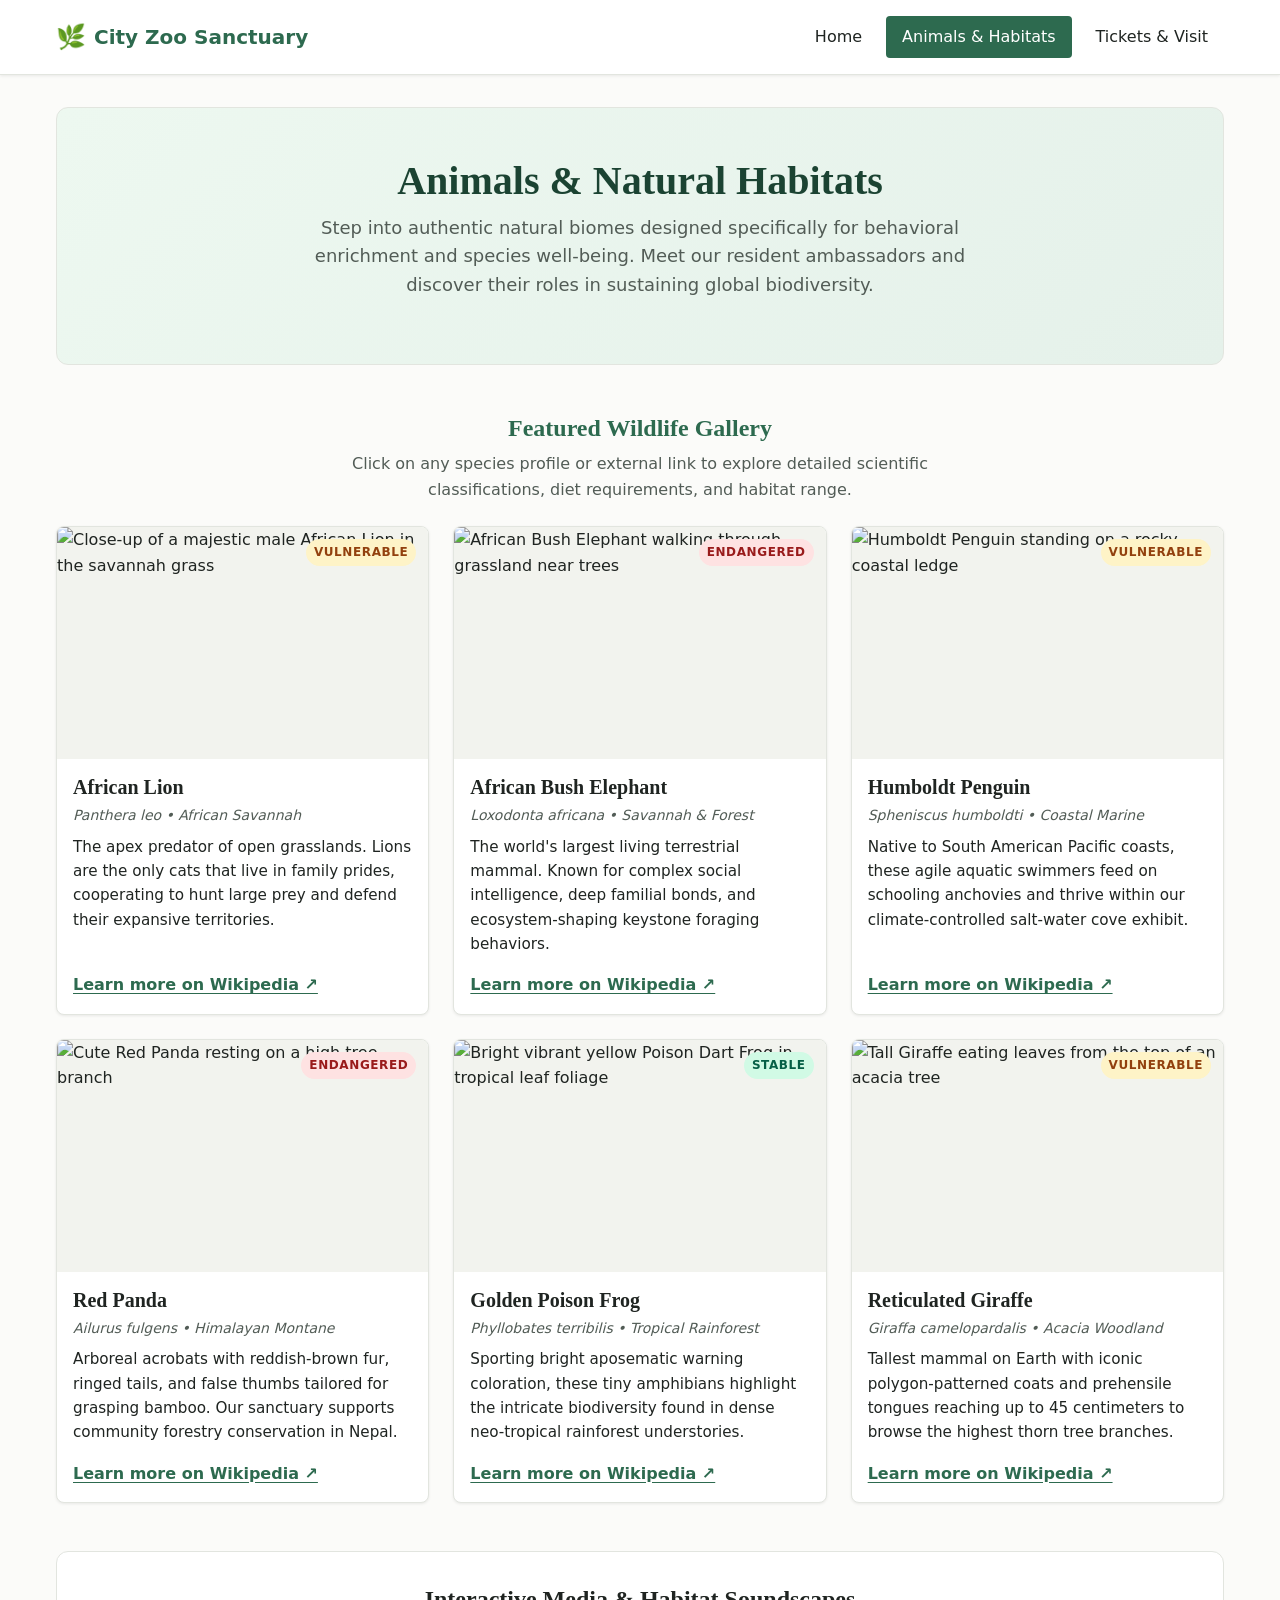
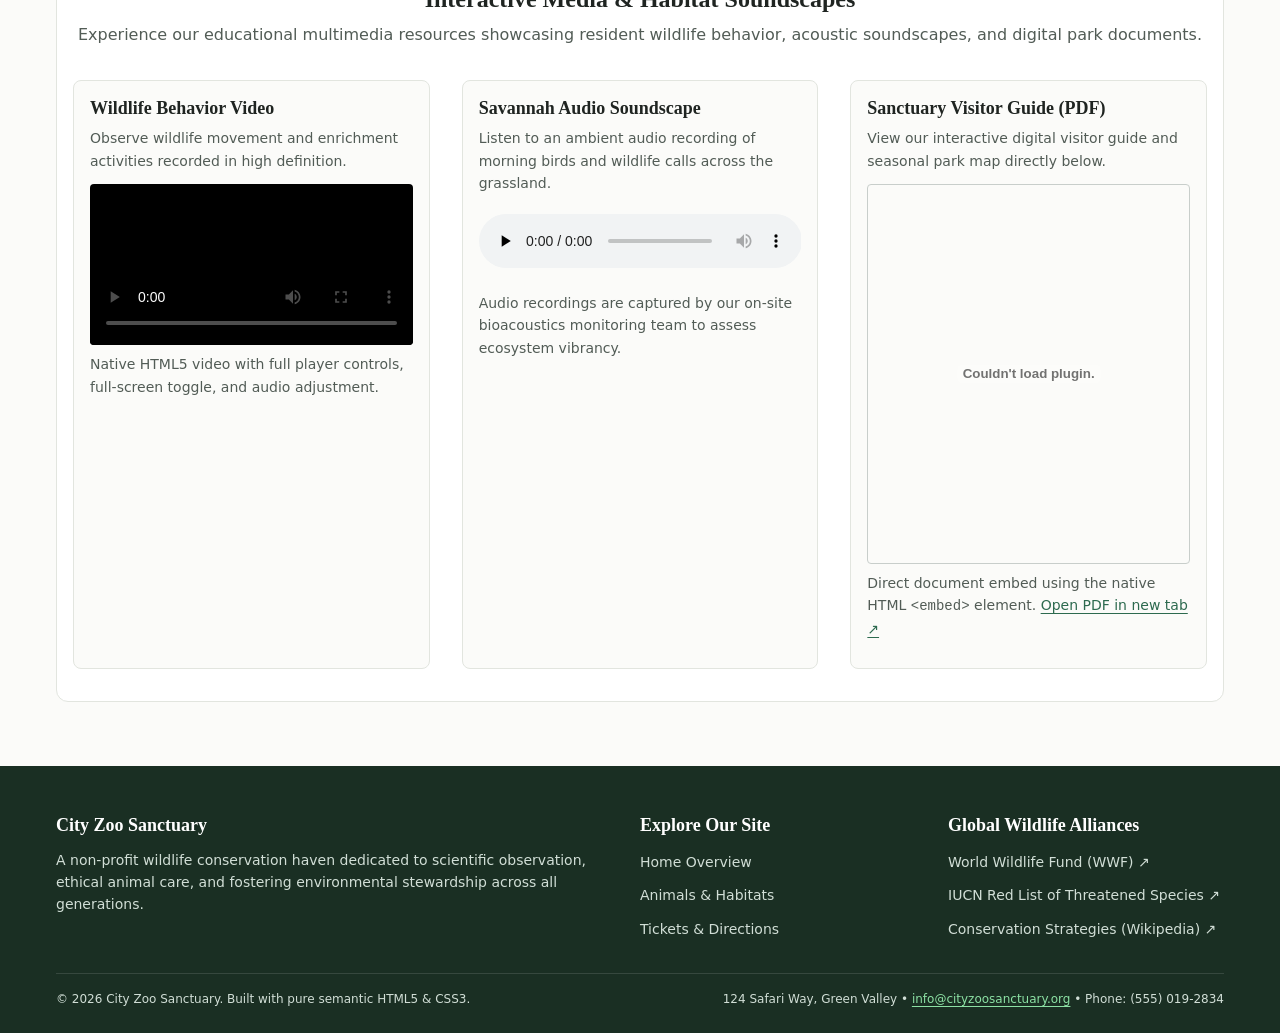
==== Project1/animals.html @ 41828d02 "feat: create initial website structure with index, tickets, animals pages, and stylesheet" ====
<!DOCTYPE html>
<html lang="en">
<head>
  <meta charset="UTF-8">
  <meta name="viewport" content="width=device-width, initial-scale=1.0">
  <meta http-equiv="X-UA-Compatible" content="IE=edge">
  
  <title>City Zoo Sanctuary | Animals, Habitats &amp; Multimedia</title>
  <meta name="description" content="Discover our diverse animal species and bio-zones. Watch native documentary clips, listen to animal sounds, and download the sanctuary habitat guide.">
  
  <!-- Baseline Design Tokens & Core Stylesheet -->
  <link rel="stylesheet" href="css/style.css">
</head>
<body>

  <!-- Site Header Landmark with Flexbox Navigation -->
  <header class="site-header">
    <div class="container navbar-container">
      <a href="index.html" class="brand-link" aria-label="City Zoo Sanctuary Home">
        <span class="brand-logo-icon" aria-hidden="true">🌿</span>
        <span>City Zoo Sanctuary</span>
      </a>

      <!-- Primary Site Navigation (Internal Links) -->
      <nav class="site-nav" aria-label="Main Website Navigation">
        <ul class="nav-menu">
          <li class="nav-item"><a href="index.html" class="nav-link">Home</a></li>
          <li class="nav-item"><a href="animals.html" class="nav-link active" aria-current="page">Animals &amp; Habitats</a></li>
          <li class="nav-item"><a href="tickets.html" class="nav-link">Tickets &amp; Visit</a></li>
        </ul>
      </nav>
    </div>
  </header>

  <!-- Main Landmark -->
  <main class="site-main">
    <div class="container">
      
      <!-- Hero Intro Header -->
      <section class="page-hero" aria-labelledby="animals-page-title">
        <h1 id="animals-page-title">Animals &amp; Natural Habitats</h1>
        <p>
          Step into authentic natural biomes designed specifically for behavioral enrichment and species well-being.
          Meet our resident ambassadors and discover their roles in sustaining global biodiversity.
        </p>
      </section>

      <!-- Section: Animal Cards Grid Gallery -->
      <section aria-labelledby="gallery-title">
        <h2 id="gallery-title" style="text-align: center; color: var(--color-primary);">Featured Wildlife Gallery</h2>
        <p style="text-align: center; color: var(--color-text-muted); max-width: 650px; margin: 0.5rem auto 1.5rem auto;">
          Click on any species profile or external link to explore detailed scientific classifications, diet requirements, and habitat range.
        </p>

        <!-- CSS Grid Container for Animal Cards -->
        <div class="gallery-grid">
          
          <!-- Card 1: African Lion -->
          <article class="animal-card">
            <div class="animal-img-wrapper">
              <img 
                src="https://images.unsplash.com/photo-1546182990-dffeafbe841d?auto=format&fit=crop&w=600&q=80" 
                alt="Close-up of a majestic male African Lion in the savannah grass"
                loading="lazy"
              >
              <span class="species-status-tag status-vulnerable">Vulnerable</span>
            </div>
            <div class="animal-card-body">
              <h3>African Lion</h3>
              <p class="scientific-name">Panthera leo &bull; African Savannah</p>
              <p class="animal-desc">
                The apex predator of open grasslands. Lions are the only cats that live in family prides,
                cooperating to hunt large prey and defend their expansive territories.
              </p>
              <a 
                href="https://en.wikipedia.org/wiki/Lion" 
                target="_blank" 
                rel="noopener noreferrer" 
                class="learn-more-link"
              >
                Learn more on Wikipedia &nearr;
              </a>
            </div>
          </article>

          <!-- Card 2: African Bush Elephant -->
          <article class="animal-card">
            <div class="animal-img-wrapper">
              <img 
                src="https://images.unsplash.com/photo-1557050543-4d5f4e07ef46?auto=format&fit=crop&w=600&q=80" 
                alt="African Bush Elephant walking through grassland near trees"
                loading="lazy"
              >
              <span class="species-status-tag status-endangered">Endangered</span>
            </div>
            <div class="animal-card-body">
              <h3>African Bush Elephant</h3>
              <p class="scientific-name">Loxodonta africana &bull; Savannah &amp; Forest</p>
              <p class="animal-desc">
                The world's largest living terrestrial mammal. Known for complex social intelligence, deep familial
                bonds, and ecosystem-shaping keystone foraging behaviors.
              </p>
              <a 
                href="https://en.wikipedia.org/wiki/African_bush_elephant" 
                target="_blank" 
                rel="noopener noreferrer" 
                class="learn-more-link"
              >
                Learn more on Wikipedia &nearr;
              </a>
            </div>
          </article>

          <!-- Card 3: Humboldt Penguin -->
          <article class="animal-card">
            <div class="animal-img-wrapper">
              <img 
                src="https://images.unsplash.com/photo-1598439210625-5067c578f3f6?auto=format&fit=crop&w=600&q=80" 
                alt="Humboldt Penguin standing on a rocky coastal ledge"
                loading="lazy"
              >
              <span class="species-status-tag status-vulnerable">Vulnerable</span>
            </div>
            <div class="animal-card-body">
              <h3>Humboldt Penguin</h3>
              <p class="scientific-name">Spheniscus humboldti &bull; Coastal Marine</p>
              <p class="animal-desc">
                Native to South American Pacific coasts, these agile aquatic swimmers feed on schooling anchovies
                and thrive within our climate-controlled salt-water cove exhibit.
              </p>
              <a 
                href="https://en.wikipedia.org/wiki/Humboldt_penguin" 
                target="_blank" 
                rel="noopener noreferrer" 
                class="learn-more-link"
              >
                Learn more on Wikipedia &nearr;
              </a>
            </div>
          </article>

          <!-- Card 4: Red Panda -->
          <article class="animal-card">
            <div class="animal-img-wrapper">
              <img 
                src="https://images.unsplash.com/photo-1542838132-92c53300491e?auto=format&fit=crop&w=600&q=80" 
                alt="Cute Red Panda resting on a high tree branch"
                loading="lazy"
              >
              <span class="species-status-tag status-endangered">Endangered</span>
            </div>
            <div class="animal-card-body">
              <h3>Red Panda</h3>
              <p class="scientific-name">Ailurus fulgens &bull; Himalayan Montane</p>
              <p class="animal-desc">
                Arboreal acrobats with reddish-brown fur, ringed tails, and false thumbs tailored for grasping bamboo.
                Our sanctuary supports community forestry conservation in Nepal.
              </p>
              <a 
                href="https://en.wikipedia.org/wiki/Red_panda" 
                target="_blank" 
                rel="noopener noreferrer" 
                class="learn-more-link"
              >
                Learn more on Wikipedia &nearr;
              </a>
            </div>
          </article>

          <!-- Card 5: Poison Dart Frog -->
          <article class="animal-card">
            <div class="animal-img-wrapper">
              <img 
                src="https://images.unsplash.com/photo-1550974950-8b1b369c7333?auto=format&fit=crop&w=600&q=80" 
                alt="Bright vibrant yellow Poison Dart Frog in tropical leaf foliage"
                loading="lazy"
              >
              <span class="species-status-tag status-least-concern">Stable</span>
            </div>
            <div class="animal-card-body">
              <h3>Golden Poison Frog</h3>
              <p class="scientific-name">Phyllobates terribilis &bull; Tropical Rainforest</p>
              <p class="animal-desc">
                Sporting bright aposematic warning coloration, these tiny amphibians highlight the intricate
                biodiversity found in dense neo-tropical rainforest understories.
              </p>
              <a 
                href="https://en.wikipedia.org/wiki/Golden_poison_frog" 
                target="_blank" 
                rel="noopener noreferrer" 
                class="learn-more-link"
              >
                Learn more on Wikipedia &nearr;
              </a>
            </div>
          </article>

          <!-- Card 6: Giraffe -->
          <article class="animal-card">
            <div class="animal-img-wrapper">
              <img 
                src="https://images.unsplash.com/photo-1547721064-da6cfb341d50?auto=format&fit=crop&w=600&q=80" 
                alt="Tall Giraffe eating leaves from the top of an acacia tree"
                loading="lazy"
              >
              <span class="species-status-tag status-vulnerable">Vulnerable</span>
            </div>
            <div class="animal-card-body">
              <h3>Reticulated Giraffe</h3>
              <p class="scientific-name">Giraffa camelopardalis &bull; Acacia Woodland</p>
              <p class="animal-desc">
                Tallest mammal on Earth with iconic polygon-patterned coats and prehensile tongues reaching
                up to 45 centimeters to browse the highest thorn tree branches.
              </p>
              <a 
                href="https://en.wikipedia.org/wiki/Reticulated_giraffe" 
                target="_blank" 
                rel="noopener noreferrer" 
                class="learn-more-link"
              >
                Learn more on Wikipedia &nearr;
              </a>
            </div>
          </article>

        </div>
      </section>

      <!-- Media Section: Video, Audio and PDF Embed -->
      <section class="media-section" aria-labelledby="multimedia-title">
        <h2 id="multimedia-title">Interactive Media &amp; Habitat Soundscapes</h2>
        <p class="media-subtitle">
          Experience our educational multimedia resources showcasing resident wildlife behavior, acoustic soundscapes, and digital park documents.
        </p>

        <div class="media-grid">
          
          <!-- Item 1: Native HTML5 Video -->
          <div class="media-item">
            <h3>Wildlife Behavior Video</h3>
            <p>Observe wildlife movement and enrichment activities recorded in high definition.</p>
            <div class="video-container">
              <video 
                controls 
                preload="metadata"
                poster="https://images.unsplash.com/photo-1546182990-dffeafbe841d?auto=format&fit=crop&w=600&q=80"
                aria-label="Educational wildlife video demonstration"
              >
                <!-- Public educational open-source wildlife sample video -->
                <source src="https://commondatastorage.googleapis.com/gtv-videos-bucket/sample/BigBuckBunny.mp4" type="video/mp4">
                <p class="fallback-text">
                  Your browser does not support the video tag.
                  You can <a href="https://commondatastorage.googleapis.com/gtv-videos-bucket/sample/BigBuckBunny.mp4" download>download the clip</a> directly.
                </p>
              </video>
            </div>
            <p class="fallback-text" style="margin-top: 0.5rem;">
              Native HTML5 video with full player controls, full-screen toggle, and audio adjustment.
            </p>
          </div>

          <!-- Item 2: Native HTML5 Audio -->
          <div class="media-item">
            <h3>Savannah Audio Soundscape</h3>
            <p>Listen to an ambient audio recording of morning birds and wildlife calls across the grassland.</p>
            <div class="audio-container">
              <audio controls preload="none" aria-label="Savannah wildlife acoustic recording">
                <!-- Public domain nature audio stream -->
                <source src="https://www.w3schools.com/html/horse.mp3" type="audio/mpeg">
                <p class="fallback-text">
                  Your browser does not support the audio element.
                </p>
              </audio>
            </div>
            <p class="fallback-text" style="margin-top: 1rem;">
              Audio recordings are captured by our on-site bioacoustics monitoring team to assess ecosystem vibrancy.
            </p>
          </div>

          <!-- Item 3: HTML5 <embed> Document -->
          <div class="media-item">
            <h3>Sanctuary Visitor Guide (PDF)</h3>
            <p>View our interactive digital visitor guide and seasonal park map directly below.</p>
            <div class="embed-pdf-container">
              <!-- Valid PDF embed with fallbacks -->
              <embed 
                src="https://www.w3.org/WAI/ER/tests/xhtml/testfiles/resources/pdf/dummy.pdf" 
                type="application/pdf"
                title="Zoo Sanctuary Visitor Guide and Botanical Map (PDF)"
              >
            </div>
            <p class="fallback-text">
              Direct document embed using the native HTML <code>&lt;embed&gt;</code> element.
              <a href="https://www.w3.org/WAI/ER/tests/xhtml/testfiles/resources/pdf/dummy.pdf" target="_blank" rel="noopener noreferrer">
                Open PDF in new tab &nearr;
              </a>
            </p>
          </div>

        </div>
      </section>

    </div>
  </main>

  <!-- Footer Landmark with External Authoritative Links -->
  <footer class="site-footer">
    <div class="container footer-container">
      <div class="footer-grid">
        
        <div class="footer-col">
          <h4>City Zoo Sanctuary</h4>
          <p>
            A non-profit wildlife conservation haven dedicated to scientific observation, ethical animal care,
            and fostering environmental stewardship across all generations.
          </p>
        </div>

        <div class="footer-col">
          <h4>Explore Our Site</h4>
          <ul class="footer-links-list">
            <li><a href="index.html">Home Overview</a></li>
            <li><a href="animals.html">Animals &amp; Habitats</a></li>
            <li><a href="tickets.html">Tickets &amp; Directions</a></li>
          </ul>
        </div>

        <div class="footer-col">
          <h4>Global Wildlife Alliances</h4>
          <ul class="footer-links-list">
            <li>
              <a href="https://www.worldwildlife.org" target="_blank" rel="noopener noreferrer">
                World Wildlife Fund (WWF) &nearr;
              </a>
            </li>
            <li>
              <a href="https://www.iucnredlist.org" target="_blank" rel="noopener noreferrer">
                IUCN Red List of Threatened Species &nearr;
              </a>
            </li>
            <li>
              <a href="https://en.wikipedia.org/wiki/Wildlife_conservation" target="_blank" rel="noopener noreferrer">
                Conservation Strategies (Wikipedia) &nearr;
              </a>
            </li>
          </ul>
        </div>

      </div>

      <div class="footer-bottom">
        <p>&copy; 2026 City Zoo Sanctuary. Built with pure semantic HTML5 &amp; CSS3.</p>
        <address>
          124 Safari Way, Green Valley &bull;
          <a href="mailto:info@cityzoosanctuary.org">info@cityzoosanctuary.org</a> &bull;
          Phone: (555) 019-2834
        </address>
      </div>
    </div>
  </footer>

</body>
</html>
---- Project1/css/style.css ----
@import url('variables.css');

/* ==========================================================================
   CSS Reset & Base Global Settings
   ========================================================================== */
*, *::before, *::after {
  box-sizing: border-box;
  margin: 0;
  padding: 0;
}

html {
  font-size: 16px;
  scroll-behavior: smooth;
}

body {
  font-family: var(--font-family-base, system-ui, -apple-system, sans-serif);
  font-size: var(--font-size-md, 1rem);
  line-height: var(--line-height-base, 1.6);
  color: var(--color-text-main, #1f2421);
  background-color: var(--color-bg-main, #fbfbf9);
  display: flex;
  flex-direction: column;
  min-height: 100vh;
  overflow-x: hidden;
}

img, video, iframe, embed {
  max-width: 100%;
  display: block;
}

a {
  color: var(--color-primary, #2d6a4f);
  text-decoration: underline;
  text-underline-offset: 3px;
  transition: color var(--transition-fast, 0.15s ease-in-out);
}

a:hover, a:focus-visible {
  color: var(--color-primary-hover, #1b4332);
}

h1, h2, h3, h4 {
  font-family: var(--font-family-heading, Georgia, serif);
  line-height: var(--line-height-tight, 1.25);
  color: var(--color-text-main, #1f2421);
}

/* ==========================================================================
   Global Layout Containers
   ========================================================================== */
.container {
  width: 100%;
  max-width: var(--container-max-width, 1200px);
  margin-left: auto;
  margin-right: auto;
  padding-left: var(--space-md, 1rem);
  padding-right: var(--space-md, 1rem);
}

.site-main {
  flex: 1 0 auto;
  padding-top: var(--space-xl, 2rem);
  padding-bottom: var(--space-3xl, 4rem);
}

/* ==========================================================================
   Header & Navigation (Flexbox)
   ========================================================================== */
.site-header {
  background-color: var(--color-bg-surface, #ffffff);
  border-bottom: 1px solid var(--color-border-subtle, #e2e5df);
  box-shadow: var(--shadow-sm, 0 1px 3px rgba(0, 0, 0, 0.05));
  position: sticky;
  top: 0;
  z-index: 100;
}

.navbar-container {
  display: flex;
  flex-direction: column;
  align-items: center;
  padding-top: var(--space-sm, 0.75rem);
  padding-bottom: var(--space-sm, 0.75rem);
  gap: var(--space-sm, 0.75rem);
}

.brand-link {
  display: flex;
  align-items: center;
  gap: var(--space-xs, 0.5rem);
  text-decoration: none;
  font-size: var(--font-size-xl, 1.25rem);
  font-weight: var(--font-weight-bold, 700);
  color: var(--color-primary, #2d6a4f);
}

.brand-logo-icon {
  font-size: 1.5rem;
  line-height: 1;
}

.nav-menu {
  list-style: none;
  display: flex;
  flex-direction: column;
  align-items: center;
  width: 100%;
  gap: var(--space-xs, 0.5rem);
}

.nav-item {
  width: 100%;
  text-align: center;
}

.nav-link {
  display: block;
  text-decoration: none;
  padding: 0.5rem 1rem;
  font-weight: var(--font-weight-medium, 500);
  color: var(--color-text-main, #1f2421);
  border-radius: var(--radius-sm, 4px);
  transition: all var(--transition-fast, 0.15s ease-in-out);
}

.nav-link:hover, .nav-link:focus-visible {
  background-color: var(--color-primary-light, #d8f3dc);
  color: var(--color-primary-hover, #1b4332);
}

.nav-link.active {
  background-color: var(--color-primary, #2d6a4f);
  color: var(--color-text-inverse, #ffffff);
}

/* ==========================================================================
   Page Hero & Section Headers
   ========================================================================== */
.page-hero {
  background: linear-gradient(135deg, var(--color-primary-surface, #edf8f0), #e5f1ea);
  border: 1px solid var(--color-border-subtle, #e2e5df);
  border-radius: var(--radius-lg, 12px);
  padding: var(--space-xl, 2rem) var(--space-md, 1rem);
  margin-bottom: var(--space-2xl, 3rem);
  text-align: center;
}

.page-hero h1 {
  font-size: var(--font-size-3xl, 2rem);
  margin-bottom: var(--space-xs, 0.5rem);
  color: var(--color-primary-hover, #1b4332);
}

.page-hero p {
  font-size: var(--font-size-lg, 1.125rem);
  color: var(--color-text-muted, #525c56);
  max-width: 720px;
  margin-left: auto;
  margin-right: auto;
  margin-bottom: var(--space-md, 1rem);
}

.hero-actions {
  display: flex;
  justify-content: center;
  gap: var(--space-md, 1rem);
  flex-wrap: wrap;
}

.btn {
  display: inline-block;
  padding: 0.75rem 1.5rem;
  font-size: var(--font-size-md, 1rem);
  font-weight: var(--font-weight-semibold, 600);
  text-decoration: none;
  border-radius: var(--radius-pill, 9999px);
  border: 2px solid transparent;
  cursor: pointer;
  transition: all var(--transition-base, 0.25s ease-in-out);
}

.btn-primary {
  background-color: var(--color-primary, #2d6a4f);
  color: var(--color-text-inverse, #ffffff);
}

.btn-primary:hover, .btn-primary:focus-visible {
  background-color: var(--color-primary-hover, #1b4332);
  color: var(--color-text-inverse, #ffffff);
  box-shadow: var(--shadow-md, 0 4px 12px rgba(0, 0, 0, 0.12));
}

.btn-secondary {
  background-color: transparent;
  border-color: var(--color-primary, #2d6a4f);
  color: var(--color-primary, #2d6a4f);
}

.btn-secondary:hover, .btn-secondary:focus-visible {
  background-color: var(--color-primary-light, #d8f3dc);
}

/* ==========================================================================
   Home Page Layout (CSS Grid / Responsive Split)
   ========================================================================== */
.home-layout-grid {
  display: grid;
  grid-template-columns: 1fr;
  gap: var(--space-xl, 2rem);
}

.home-main-column {
  display: flex;
  flex-direction: column;
  gap: var(--space-xl, 2rem);
}

.content-card {
  background-color: var(--color-bg-surface, #ffffff);
  border: 1px solid var(--color-border-subtle, #e2e5df);
  border-radius: var(--radius-md, 8px);
  padding: var(--space-lg, 1.5rem);
  box-shadow: var(--shadow-sm, 0 1px 3px rgba(0, 0, 0, 0.05));
}

.content-card h2, .content-card h3 {
  margin-bottom: var(--space-sm, 0.75rem);
  color: var(--color-primary, #2d6a4f);
}

/* Animal of the Month Article */
.featured-article {
  background-color: var(--color-bg-surface, #ffffff);
  border-left: 5px solid var(--color-earth-accent, #b07d62);
}

.featured-article-content {
  display: flex;
  flex-direction: column;
  gap: var(--space-md, 1rem);
}

.featured-img-wrap img {
  width: 100%;
  height: 240px;
  object-fit: cover;
  border-radius: var(--radius-sm, 4px);
}

/* Sidebar Aside */
.sidebar-aside {
  display: flex;
  flex-direction: column;
  gap: var(--space-lg, 1.5rem);
}

.sidebar-box {
  background-color: var(--color-bg-surface, #ffffff);
  border: 1px solid var(--color-border-subtle, #e2e5df);
  border-radius: var(--radius-md, 8px);
  padding: var(--space-lg, 1.5rem);
  box-shadow: var(--shadow-sm, 0 1px 3px rgba(0, 0, 0, 0.05));
}

.sidebar-box h3 {
  border-bottom: 2px solid var(--color-primary-light, #d8f3dc);
  padding-bottom: var(--space-xs, 0.5rem);
  margin-bottom: var(--space-sm, 0.75rem);
}

/* Quick Facts & Operating Hours Lists */
.facts-list, .hours-list, .instruction-steps {
  padding-left: var(--space-lg, 1.5rem);
  margin-top: var(--space-xs, 0.5rem);
}

.facts-list li, .hours-list li, .instruction-steps li {
  margin-bottom: var(--space-xs, 0.5rem);
}

.hours-highlight {
  font-weight: var(--font-weight-bold, 700);
  color: var(--color-primary, #2d6a4f);
}

/* ==========================================================================
   Animals Gallery (CSS Grid)
   ========================================================================== */
.gallery-grid {
  display: grid;
  grid-template-columns: repeat(auto-fit, minmax(280px, 1fr));
  gap: var(--space-lg, 1.5rem);
  margin-top: var(--space-lg, 1.5rem);
  margin-bottom: var(--space-2xl, 3rem);
}

.animal-card {
  display: flex;
  flex-direction: column;
  background-color: var(--color-bg-surface, #ffffff);
  border: 1px solid var(--color-border-subtle, #e2e5df);
  border-radius: var(--radius-md, 8px);
  overflow: hidden;
  box-shadow: var(--shadow-sm, 0 1px 3px rgba(0, 0, 0, 0.06));
  transition: transform var(--transition-base, 0.25s ease-in-out), box-shadow var(--transition-base, 0.25s ease-in-out);
}

.animal-card:hover {
  transform: translateY(-4px);
  box-shadow: var(--shadow-md, 0 4px 12px rgba(0, 0, 0, 0.12));
}

.animal-img-wrapper {
  position: relative;
  width: 100%;
  aspect-ratio: 16 / 10;
  overflow: hidden;
  background-color: var(--color-bg-muted, #f2f3ee);
}

.animal-img-wrapper img {
  width: 100%;
  height: 100%;
  object-fit: cover;
  transition: transform 0.3s ease;
}

.animal-card:hover .animal-img-wrapper img {
  transform: scale(1.03);
}

.species-status-tag {
  position: absolute;
  top: 0.75rem;
  right: 0.75rem;
  font-size: var(--font-size-xs, 0.75rem);
  font-weight: var(--font-weight-bold, 700);
  padding: 0.25rem 0.5rem;
  border-radius: var(--radius-pill, 9999px);
  text-transform: uppercase;
  letter-spacing: 0.05em;
}

.status-vulnerable {
  background-color: #fef3c7;
  color: #92400e;
}

.status-endangered {
  background-color: #fee2e2;
  color: #991b1b;
}

.status-least-concern {
  background-color: #d1fae5;
  color: #065f46;
}

.animal-card-body {
  padding: var(--space-md, 1rem);
  display: flex;
  flex-direction: column;
  flex-grow: 1;
}

.animal-card-body h3 {
  font-size: var(--font-size-xl, 1.25rem);
  margin-bottom: var(--space-2xs, 0.25rem);
}

.scientific-name {
  font-style: italic;
  font-size: var(--font-size-sm, 0.875rem);
  color: var(--color-text-muted, #525c56);
  margin-bottom: var(--space-xs, 0.5rem);
}

.animal-desc {
  font-size: 0.95rem;
  margin-bottom: var(--space-md, 1rem);
  flex-grow: 1;
}

.learn-more-link {
  font-weight: var(--font-weight-semibold, 600);
  display: inline-flex;
  align-items: center;
  gap: 0.25rem;
}

/* ==========================================================================
   Media Section (Video, Audio & PDF Embed)
   ========================================================================== */
.media-section {
  background-color: var(--color-bg-surface, #ffffff);
  border: 1px solid var(--color-border-subtle, #e2e5df);
  border-radius: var(--radius-lg, 12px);
  padding: var(--space-xl, 2rem) var(--space-md, 1rem);
  margin-top: var(--space-2xl, 3rem);
}

.media-section h2 {
  text-align: center;
  margin-bottom: var(--space-xs, 0.5rem);
}

.media-subtitle {
  text-align: center;
  color: var(--color-text-muted, #525c56);
  margin-bottom: var(--space-xl, 2rem);
}

.media-grid {
  display: grid;
  grid-template-columns: 1fr;
  gap: var(--space-xl, 2rem);
}

.media-item {
  background-color: var(--color-bg-main, #fbfbf9);
  border: 1px solid var(--color-border-subtle, #e2e5df);
  border-radius: var(--radius-md, 8px);
  padding: var(--space-md, 1rem);
}

.media-item h3 {
  margin-bottom: var(--space-xs, 0.5rem);
  font-size: var(--font-size-lg, 1.125rem);
}

.media-item p {
  font-size: var(--font-size-sm, 0.875rem);
  color: var(--color-text-muted, #525c56);
  margin-bottom: var(--space-sm, 0.75rem);
}

.video-container {
  width: 100%;
  border-radius: var(--radius-sm, 4px);
  overflow: hidden;
  background-color: #000000;
}

.video-container video {
  width: 100%;
  display: block;
}

.audio-container audio {
  width: 100%;
  margin-top: var(--space-xs, 0.5rem);
}

.embed-pdf-container {
  width: 100%;
  height: 380px;
  border-radius: var(--radius-sm, 4px);
  overflow: hidden;
  border: 1px solid var(--color-border-medium, #c8cecb);
}

.embed-pdf-container embed {
  width: 100%;
  height: 100%;
}

.fallback-text {
  font-size: var(--font-size-xs, 0.75rem);
  margin-top: var(--space-xs, 0.5rem);
  color: var(--color-text-muted, #525c56);
}

/* ==========================================================================
   Tickets & Booking Layout: Table, Form & Map
   ========================================================================== */
.tickets-layout-grid {
  display: grid;
  grid-template-columns: 1fr;
  gap: var(--space-2xl, 3rem);
}

/* Pricing Table */
.table-responsive-wrapper {
  width: 100%;
  overflow-x: auto;
  -webkit-overflow-scrolling: touch;
  margin-top: var(--space-md, 1rem);
  border: 1px solid var(--color-border-subtle, #e2e5df);
  border-radius: var(--radius-md, 8px);
}

.pricing-table {
  width: 100%;
  border-collapse: collapse;
  text-align: left;
  background-color: var(--color-bg-surface, #ffffff);
}

.pricing-table thead {
  background-color: var(--color-primary-surface, #edf8f0);
}

.pricing-table th, .pricing-table td {
  padding: 0.875rem 1rem;
  border-bottom: 1px solid var(--color-border-subtle, #e2e5df);
  font-size: 0.95rem;
}

.pricing-table th {
  color: var(--color-primary-hover, #1b4332);
  font-weight: var(--font-weight-semibold, 600);
}

.pricing-table tbody tr:hover {
  background-color: var(--color-bg-muted, #f2f3ee);
}

.pricing-table tfoot {
  font-size: var(--font-size-xs, 0.75rem);
  color: var(--color-text-muted, #525c56);
  background-color: var(--color-bg-main, #fbfbf9);
}

.pricing-table tfoot td {
  padding: 0.75rem 1rem;
}

.price-tag {
  font-weight: var(--font-weight-bold, 700);
  color: var(--color-primary, #2d6a4f);
}

/* Reservation Form (Flexbox Controls) */
.booking-form-card {
  background-color: var(--color-bg-surface, #ffffff);
  border: 1px solid var(--color-border-subtle, #e2e5df);
  border-radius: var(--radius-lg, 12px);
  padding: var(--space-xl, 2rem) var(--space-md, 1rem);
  box-shadow: var(--shadow-sm, 0 1px 3px rgba(0, 0, 0, 0.05));
}

.booking-form-card h2 {
  margin-bottom: var(--space-xs, 0.5rem);
  color: var(--color-primary, #2d6a4f);
}

.booking-form-card p {
  color: var(--color-text-muted, #525c56);
  margin-bottom: var(--space-lg, 1.5rem);
}

.booking-form {
  display: flex;
  flex-direction: column;
  gap: var(--space-md, 1rem);
}

.form-group {
  display: flex;
  flex-direction: column;
  gap: var(--space-2xs, 0.25rem);
}

.form-row-2col {
  display: flex;
  flex-direction: column;
  gap: var(--space-md, 1rem);
}

.form-label {
  font-size: var(--font-size-sm, 0.875rem);
  font-weight: var(--font-weight-medium, 500);
  color: var(--color-text-main, #1f2421);
}

.required-asterisk {
  color: #c53030;
}

.form-input, .form-select, .form-textarea {
  width: 100%;
  padding: 0.75rem 0.875rem;
  font-family: inherit;
  font-size: var(--font-size-md, 1rem);
  border: 1px solid var(--color-border-medium, #c8cecb);
  border-radius: var(--radius-sm, 4px);
  background-color: #ffffff;
  color: var(--color-text-main, #1f2421);
  transition: border-color var(--transition-fast, 0.15s), box-shadow var(--transition-fast, 0.15s);
}

.form-input:focus, .form-select:focus, .form-textarea:focus {
  outline: none;
  border-color: var(--color-border-focus, #2d6a4f);
  box-shadow: 0 0 0 3px var(--color-primary-light, #d8f3dc);
}

.form-textarea {
  min-height: 100px;
  resize: vertical;
}

.form-helper {
  font-size: var(--font-size-xs, 0.75rem);
  color: var(--color-text-muted, #525c56);
}

/* Map Section (iframe) */
.map-card {
  background-color: var(--color-bg-surface, #ffffff);
  border: 1px solid var(--color-border-subtle, #e2e5df);
  border-radius: var(--radius-lg, 12px);
  padding: var(--space-lg, 1.5rem);
  box-shadow: var(--shadow-sm, 0 1px 3px rgba(0, 0, 0, 0.05));
}

.map-card h2 {
  margin-bottom: var(--space-xs, 0.5rem);
  color: var(--color-primary, #2d6a4f);
}

.map-card p {
  color: var(--color-text-muted, #525c56);
  margin-bottom: var(--space-md, 1rem);
}

.map-iframe-container {
  width: 100%;
  aspect-ratio: 16 / 9;
  border-radius: var(--radius-md, 8px);
  overflow: hidden;
  border: 1px solid var(--color-border-subtle, #e2e5df);
}

.map-iframe-container iframe {
  width: 100%;
  height: 100%;
  border: 0;
}

/* ==========================================================================
   Footer Landmark
   ========================================================================= */
.site-footer {
  background-color: #1a2f23;
  color: #d1ded6;
  padding: var(--space-2xl, 3rem) 0 var(--space-lg, 1.5rem) 0;
  margin-top: auto;
}

.footer-container {
  display: flex;
  flex-direction: column;
  gap: var(--space-xl, 2rem);
}

.footer-grid {
  display: grid;
  grid-template-columns: 1fr;
  gap: var(--space-xl, 2rem);
}

.footer-col h4 {
  color: #ffffff;
  font-size: var(--font-size-lg, 1.125rem);
  margin-bottom: var(--space-sm, 0.75rem);
}

.footer-col p {
  font-size: var(--font-size-sm, 0.875rem);
  line-height: 1.6;
}

.footer-links-list {
  list-style: none;
  display: flex;
  flex-direction: column;
  gap: var(--space-xs, 0.5rem);
}

.footer-links-list a {
  color: #d1ded6;
  text-decoration: none;
  font-size: var(--font-size-sm, 0.875rem);
  transition: color var(--transition-fast, 0.15s ease-in-out);
}

.footer-links-list a:hover, .footer-links-list a:focus-visible {
  color: #8ce1a4;
  text-decoration: underline;
}

.footer-bottom {
  border-top: 1px solid rgba(255, 255, 255, 0.12);
  padding-top: var(--space-md, 1rem);
  display: flex;
  flex-direction: column;
  align-items: center;
  gap: var(--space-xs, 0.5rem);
  font-size: var(--font-size-xs, 0.75rem);
  text-align: center;
}

.footer-bottom address {
  font-style: normal;
}

.footer-bottom a {
  color: #8ce1a4;
}

/* ==========================================================================
   Responsive Breakpoint: Desktop (> 768px)
   ========================================================================== */
@media (min-width: 769px) {
  .site-header {
    padding: 0;
  }

  .navbar-container {
    flex-direction: row;
    justify-content: space-between;
    padding-top: var(--space-md, 1rem);
    padding-bottom: var(--space-md, 1rem);
  }

  .nav-menu {
    flex-direction: row;
    width: auto;
    gap: var(--space-xs, 0.5rem);
  }

  .nav-item {
    width: auto;
  }

  .page-hero {
    padding: var(--space-2xl, 3rem) var(--space-xl, 2rem);
  }

  .page-hero h1 {
    font-size: var(--font-size-4xl, 2.5rem);
  }

  /* Home Desktop Split: 2fr Main Content, 1fr Sidebar Aside */
  .home-layout-grid {
    grid-template-columns: 2fr 1fr;
    gap: var(--space-2xl, 3rem);
    align-items: start;
  }

  .featured-article-content {
    flex-direction: row;
    align-items: center;
  }

  .featured-img-wrap {
    flex: 0 0 45%;
  }

  .featured-article-body {
    flex: 1;
  }

  /* Media Section Grid (Video, Audio & PDF side by side) */
  .media-grid {
    grid-template-columns: repeat(3, 1fr);
  }

  /* Tickets Desktop 2-column form rows */
  .form-row-2col {
    flex-direction: row;
  }

  .form-row-2col .form-group {
    flex: 1;
  }

  /* Footer 3 Columns */
  .footer-grid {
    grid-template-columns: 2fr 1fr 1fr;
  }

  .footer-bottom {
    flex-direction: row;
    justify-content: space-between;
    text-align: left;
  }
}
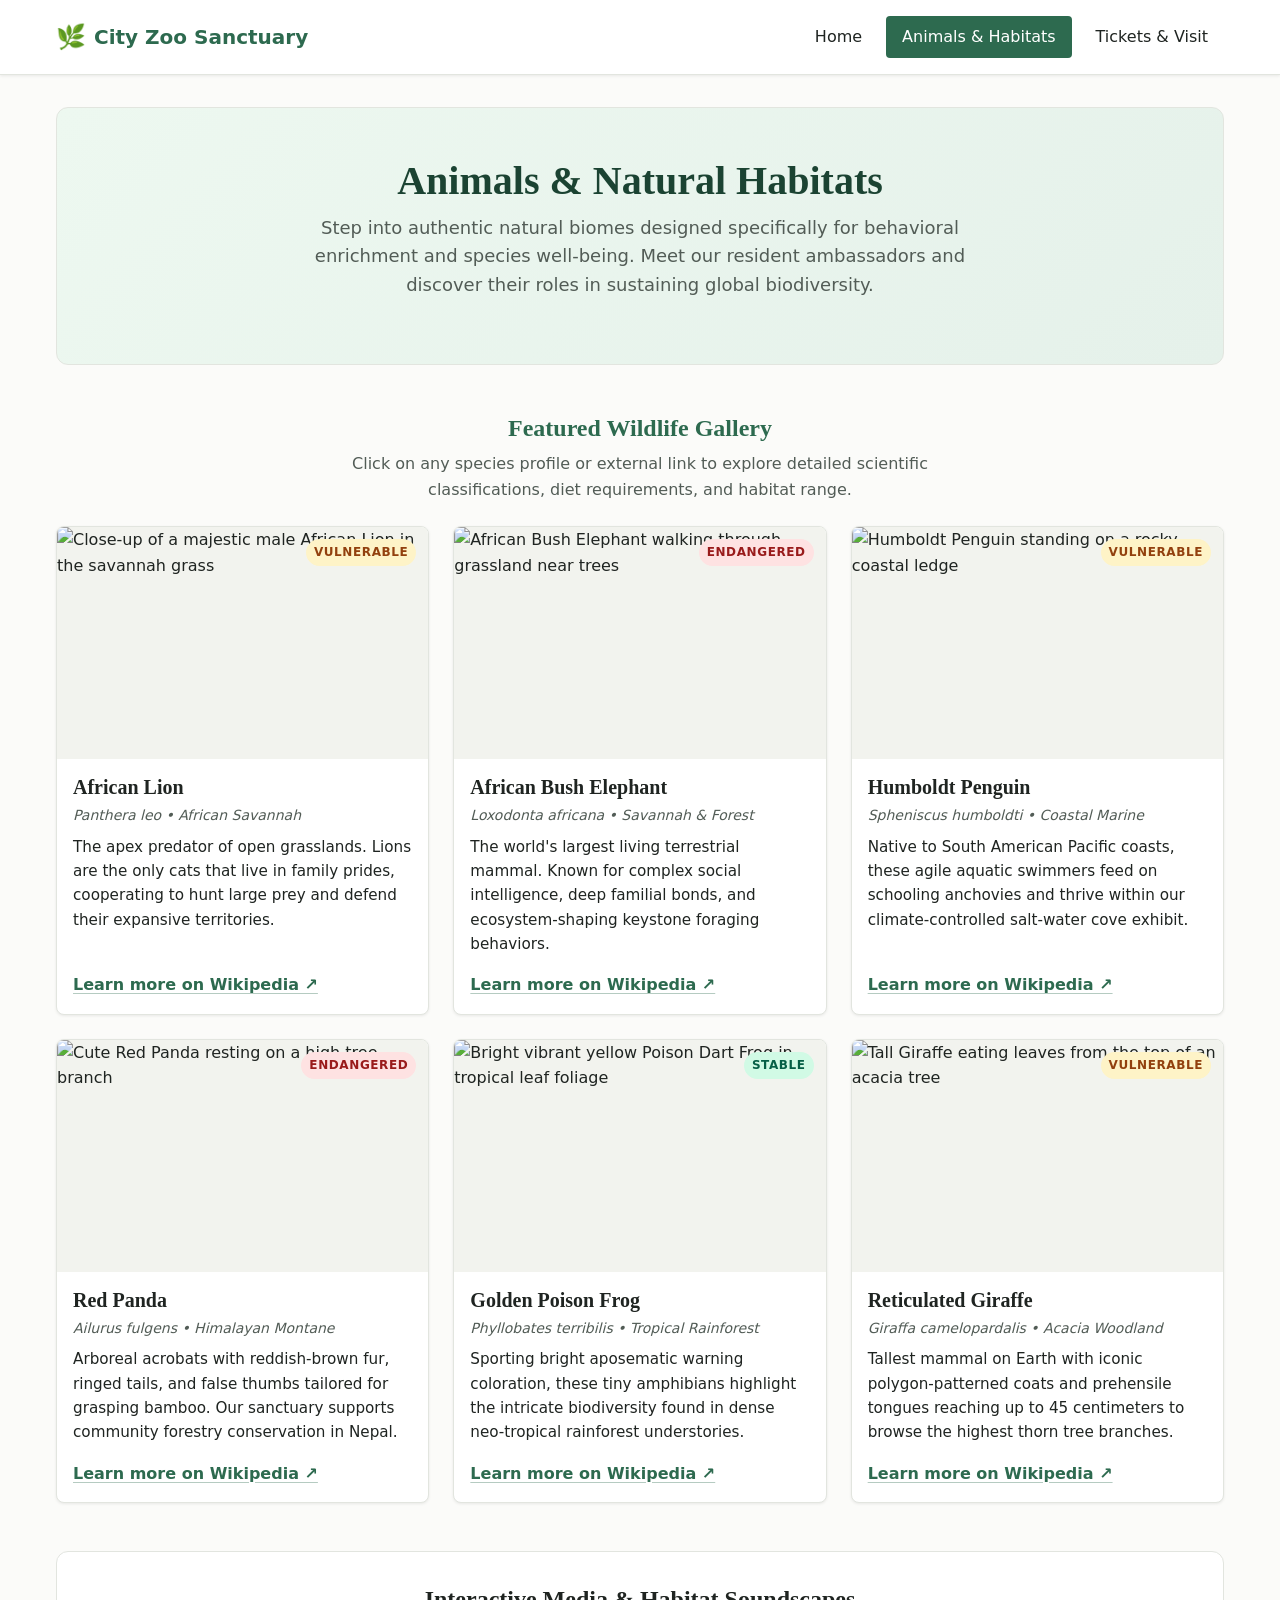
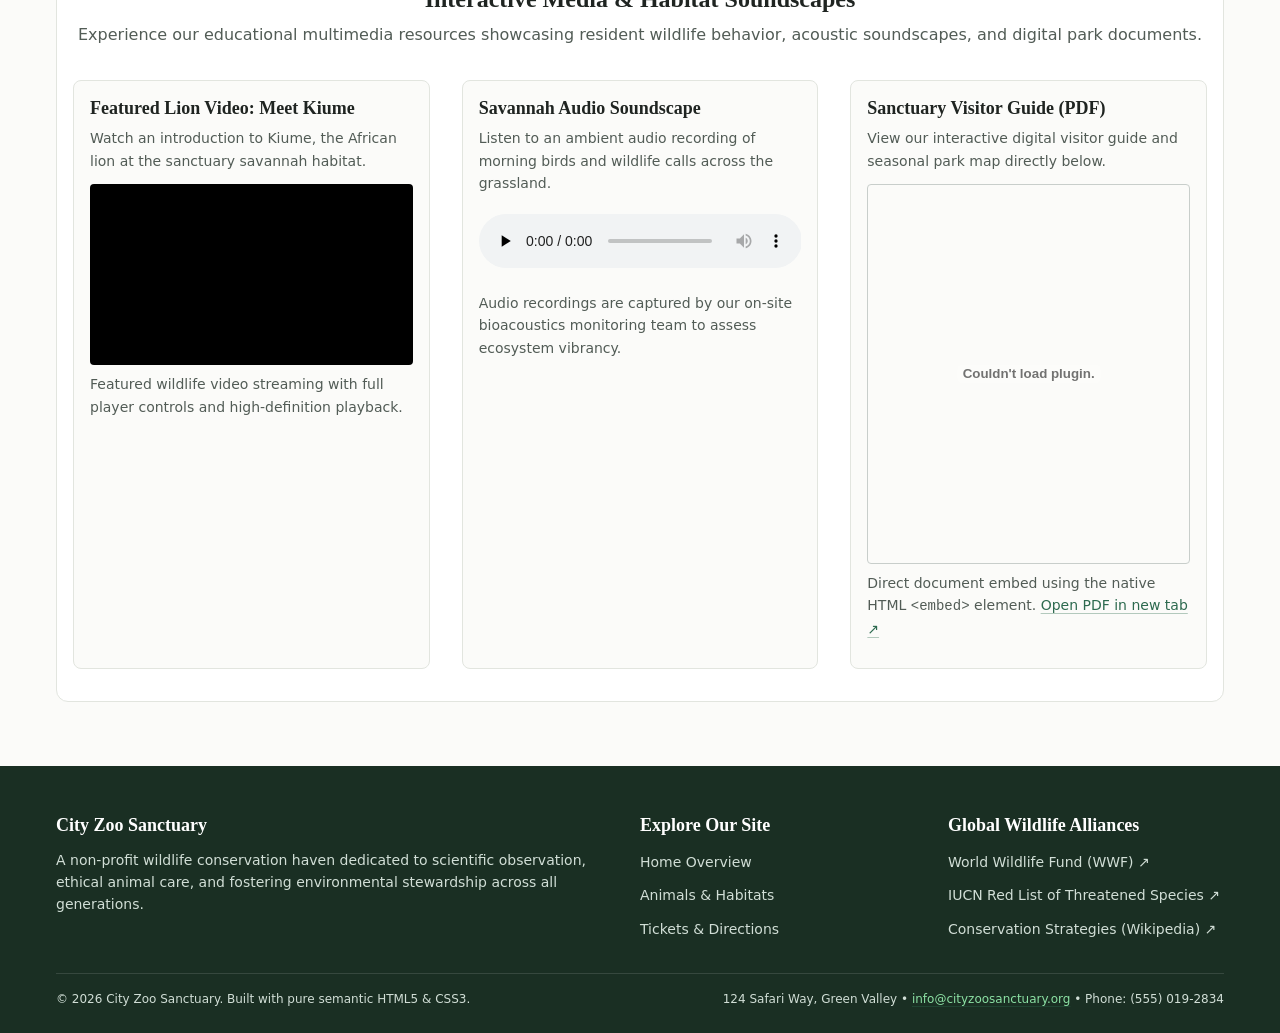
==== commit 0c5ff9d3: "feat: add animals page, stylesheet, QA report, and presentation guide" ====
--- a/Project1/animals.html
+++ b/Project1/animals.html
@@ -1,16 +1,19 @@
 <!DOCTYPE html>
 <html lang="en">
+
 <head>
   <meta charset="UTF-8">
   <meta name="viewport" content="width=device-width, initial-scale=1.0">
   <meta http-equiv="X-UA-Compatible" content="IE=edge">
-  
+
   <title>City Zoo Sanctuary | Animals, Habitats &amp; Multimedia</title>
-  <meta name="description" content="Discover our diverse animal species and bio-zones. Watch native documentary clips, listen to animal sounds, and download the sanctuary habitat guide.">
-  
+  <meta name="description"
+    content="Discover our diverse animal species and bio-zones. Watch native documentary clips, listen to animal sounds, and download the sanctuary habitat guide.">
+
   <!-- Baseline Design Tokens & Core Stylesheet -->
   <link rel="stylesheet" href="css/style.css">
 </head>
+
 <body>
 
   <!-- Site Header Landmark with Flexbox Navigation -->
@@ -25,7 +28,8 @@
       <nav class="site-nav" aria-label="Main Website Navigation">
         <ul class="nav-menu">
           <li class="nav-item"><a href="index.html" class="nav-link">Home</a></li>
-          <li class="nav-item"><a href="animals.html" class="nav-link active" aria-current="page">Animals &amp; Habitats</a></li>
+          <li class="nav-item"><a href="animals.html" class="nav-link active" aria-current="page">Animals &amp;
+              Habitats</a></li>
           <li class="nav-item"><a href="tickets.html" class="nav-link">Tickets &amp; Visit</a></li>
         </ul>
       </nav>
@@ -35,7 +39,7 @@
   <!-- Main Landmark -->
   <main class="site-main">
     <div class="container">
-      
+
       <!-- Hero Intro Header -->
       <section class="page-hero" aria-labelledby="animals-page-title">
         <h1 id="animals-page-title">Animals &amp; Natural Habitats</h1>
@@ -47,22 +51,20 @@
 
       <!-- Section: Animal Cards Grid Gallery -->
       <section aria-labelledby="gallery-title">
-        <h2 id="gallery-title" style="text-align: center; color: var(--color-primary);">Featured Wildlife Gallery</h2>
-        <p style="text-align: center; color: var(--color-text-muted); max-width: 650px; margin: 0.5rem auto 1.5rem auto;">
-          Click on any species profile or external link to explore detailed scientific classifications, diet requirements, and habitat range.
+        <h2 id="gallery-title" class="gallery-title">Featured Wildlife Gallery</h2>
+        <p class="gallery-subtitle">
+          Click on any species profile or external link to explore detailed scientific classifications, diet
+          requirements, and habitat range.
         </p>
 
         <!-- CSS Grid Container for Animal Cards -->
         <div class="gallery-grid">
-          
+
           <!-- Card 1: African Lion -->
           <article class="animal-card">
             <div class="animal-img-wrapper">
-              <img 
-                src="https://images.unsplash.com/photo-1546182990-dffeafbe841d?auto=format&fit=crop&w=600&q=80" 
-                alt="Close-up of a majestic male African Lion in the savannah grass"
-                loading="lazy"
-              >
+              <img src="https://images.unsplash.com/photo-1546182990-dffeafbe841d?auto=format&fit=crop&w=600&q=80"
+                alt="Close-up of a majestic male African Lion in the savannah grass" loading="lazy">
               <span class="species-status-tag status-vulnerable">Vulnerable</span>
             </div>
             <div class="animal-card-body">
@@ -72,12 +74,8 @@
                 The apex predator of open grasslands. Lions are the only cats that live in family prides,
                 cooperating to hunt large prey and defend their expansive territories.
               </p>
-              <a 
-                href="https://en.wikipedia.org/wiki/Lion" 
-                target="_blank" 
-                rel="noopener noreferrer" 
-                class="learn-more-link"
-              >
+              <a href="https://en.wikipedia.org/wiki/Lion" target="_blank" rel="noopener noreferrer"
+                class="learn-more-link">
                 Learn more on Wikipedia &nearr;
               </a>
             </div>
@@ -86,11 +84,8 @@
           <!-- Card 2: African Bush Elephant -->
           <article class="animal-card">
             <div class="animal-img-wrapper">
-              <img 
-                src="https://images.unsplash.com/photo-1557050543-4d5f4e07ef46?auto=format&fit=crop&w=600&q=80" 
-                alt="African Bush Elephant walking through grassland near trees"
-                loading="lazy"
-              >
+              <img src="https://images.unsplash.com/photo-1557050543-4d5f4e07ef46?auto=format&fit=crop&w=600&q=80"
+                alt="African Bush Elephant walking through grassland near trees" loading="lazy">
               <span class="species-status-tag status-endangered">Endangered</span>
             </div>
             <div class="animal-card-body">
@@ -100,12 +95,8 @@
                 The world's largest living terrestrial mammal. Known for complex social intelligence, deep familial
                 bonds, and ecosystem-shaping keystone foraging behaviors.
               </p>
-              <a 
-                href="https://en.wikipedia.org/wiki/African_bush_elephant" 
-                target="_blank" 
-                rel="noopener noreferrer" 
-                class="learn-more-link"
-              >
+              <a href="https://en.wikipedia.org/wiki/African_bush_elephant" target="_blank" rel="noopener noreferrer"
+                class="learn-more-link">
                 Learn more on Wikipedia &nearr;
               </a>
             </div>
@@ -114,11 +105,8 @@
           <!-- Card 3: Humboldt Penguin -->
           <article class="animal-card">
             <div class="animal-img-wrapper">
-              <img 
-                src="https://images.unsplash.com/photo-1598439210625-5067c578f3f6?auto=format&fit=crop&w=600&q=80" 
-                alt="Humboldt Penguin standing on a rocky coastal ledge"
-                loading="lazy"
-              >
+              <img src="https://images.unsplash.com/photo-1598439210625-5067c578f3f6?auto=format&fit=crop&w=600&q=80"
+                alt="Humboldt Penguin standing on a rocky coastal ledge" loading="lazy">
               <span class="species-status-tag status-vulnerable">Vulnerable</span>
             </div>
             <div class="animal-card-body">
@@ -128,12 +116,8 @@
                 Native to South American Pacific coasts, these agile aquatic swimmers feed on schooling anchovies
                 and thrive within our climate-controlled salt-water cove exhibit.
               </p>
-              <a 
-                href="https://en.wikipedia.org/wiki/Humboldt_penguin" 
-                target="_blank" 
-                rel="noopener noreferrer" 
-                class="learn-more-link"
-              >
+              <a href="https://en.wikipedia.org/wiki/Humboldt_penguin" target="_blank" rel="noopener noreferrer"
+                class="learn-more-link">
                 Learn more on Wikipedia &nearr;
               </a>
             </div>
@@ -142,11 +126,9 @@
           <!-- Card 4: Red Panda -->
           <article class="animal-card">
             <div class="animal-img-wrapper">
-              <img 
-                src="https://images.unsplash.com/photo-1542838132-92c53300491e?auto=format&fit=crop&w=600&q=80" 
-                alt="Cute Red Panda resting on a high tree branch"
-                loading="lazy"
-              >
+              <img
+                src="https://encrypted-tbn0.gstatic.com/images?q=tbn:ANd9GcSsfBjp_primE_StF1rveiaaJUV9X8s2pDx1ySwRLDvLA&s=10"
+                alt="Cute Red Panda resting on a high tree branch" loading="lazy">
               <span class="species-status-tag status-endangered">Endangered</span>
             </div>
             <div class="animal-card-body">
@@ -156,12 +138,8 @@
                 Arboreal acrobats with reddish-brown fur, ringed tails, and false thumbs tailored for grasping bamboo.
                 Our sanctuary supports community forestry conservation in Nepal.
               </p>
-              <a 
-                href="https://en.wikipedia.org/wiki/Red_panda" 
-                target="_blank" 
-                rel="noopener noreferrer" 
-                class="learn-more-link"
-              >
+              <a href="https://en.wikipedia.org/wiki/Red_panda" target="_blank" rel="noopener noreferrer"
+                class="learn-more-link">
                 Learn more on Wikipedia &nearr;
               </a>
             </div>
@@ -170,11 +148,9 @@
           <!-- Card 5: Poison Dart Frog -->
           <article class="animal-card">
             <div class="animal-img-wrapper">
-              <img 
-                src="https://images.unsplash.com/photo-1550974950-8b1b369c7333?auto=format&fit=crop&w=600&q=80" 
-                alt="Bright vibrant yellow Poison Dart Frog in tropical leaf foliage"
-                loading="lazy"
-              >
+              <img
+                src="https://encrypted-tbn0.gstatic.com/images?q=tbn:ANd9GcTslmOXozpPmkqXB3RpTWoa6F7SumCES8ZoN06NPj4fHFtPDId2q18g1RjD1WcEB0gqdtHkmMSLVuBnJk5GrkTJ38eOeF2WvsfysBid0cXEKg&s=10"
+                alt="Bright vibrant yellow Poison Dart Frog in tropical leaf foliage" loading="lazy">
               <span class="species-status-tag status-least-concern">Stable</span>
             </div>
             <div class="animal-card-body">
@@ -184,12 +160,8 @@
                 Sporting bright aposematic warning coloration, these tiny amphibians highlight the intricate
                 biodiversity found in dense neo-tropical rainforest understories.
               </p>
-              <a 
-                href="https://en.wikipedia.org/wiki/Golden_poison_frog" 
-                target="_blank" 
-                rel="noopener noreferrer" 
-                class="learn-more-link"
-              >
+              <a href="https://en.wikipedia.org/wiki/Golden_poison_frog" target="_blank" rel="noopener noreferrer"
+                class="learn-more-link">
                 Learn more on Wikipedia &nearr;
               </a>
             </div>
@@ -198,11 +170,9 @@
           <!-- Card 6: Giraffe -->
           <article class="animal-card">
             <div class="animal-img-wrapper">
-              <img 
-                src="https://images.unsplash.com/photo-1547721064-da6cfb341d50?auto=format&fit=crop&w=600&q=80" 
-                alt="Tall Giraffe eating leaves from the top of an acacia tree"
-                loading="lazy"
-              >
+              <img
+                src="https://encrypted-tbn0.gstatic.com/images?q=tbn:ANd9GcTLgXsKxTg9O4ISJPwJF3SVQyArzKAaog6WTlYo1Cy0dA&s=10"
+                alt="Tall Giraffe eating leaves from the top of an acacia tree" loading="lazy">
               <span class="species-status-tag status-vulnerable">Vulnerable</span>
             </div>
             <div class="animal-card-body">
@@ -212,12 +182,8 @@
                 Tallest mammal on Earth with iconic polygon-patterned coats and prehensile tongues reaching
                 up to 45 centimeters to browse the highest thorn tree branches.
               </p>
-              <a 
-                href="https://en.wikipedia.org/wiki/Reticulated_giraffe" 
-                target="_blank" 
-                rel="noopener noreferrer" 
-                class="learn-more-link"
-              >
+              <a href="https://en.wikipedia.org/wiki/Reticulated_giraffe" target="_blank" rel="noopener noreferrer"
+                class="learn-more-link">
                 Learn more on Wikipedia &nearr;
               </a>
             </div>
@@ -230,32 +196,28 @@
       <section class="media-section" aria-labelledby="multimedia-title">
         <h2 id="multimedia-title">Interactive Media &amp; Habitat Soundscapes</h2>
         <p class="media-subtitle">
-          Experience our educational multimedia resources showcasing resident wildlife behavior, acoustic soundscapes, and digital park documents.
+          Experience our educational multimedia resources showcasing resident wildlife behavior, acoustic soundscapes,
+          and digital park documents.
         </p>
 
         <div class="media-grid">
-          
-          <!-- Item 1: Native HTML5 Video -->
+
+          <!-- Item 1: Featured Lion Video (Kiume) -->
           <div class="media-item">
-            <h3>Wildlife Behavior Video</h3>
-            <p>Observe wildlife movement and enrichment activities recorded in high definition.</p>
+            <h3>Featured Lion Video: Meet Kiume</h3>
+            <p>Watch an introduction to Kiume, the African lion at the sanctuary savannah habitat.</p>
             <div class="video-container">
-              <video 
-                controls 
-                preload="metadata"
-                poster="https://images.unsplash.com/photo-1546182990-dffeafbe841d?auto=format&fit=crop&w=600&q=80"
-                aria-label="Educational wildlife video demonstration"
-              >
-                <!-- Public educational open-source wildlife sample video -->
-                <source src="https://commondatastorage.googleapis.com/gtv-videos-bucket/sample/BigBuckBunny.mp4" type="video/mp4">
-                <p class="fallback-text">
-                  Your browser does not support the video tag.
-                  You can <a href="https://commondatastorage.googleapis.com/gtv-videos-bucket/sample/BigBuckBunny.mp4" download>download the clip</a> directly.
-                </p>
-              </video>
-            </div>
-            <p class="fallback-text" style="margin-top: 0.5rem;">
-              Native HTML5 video with full player controls, full-screen toggle, and audio adjustment.
+              <iframe 
+                src="https://www.youtube.com/embed/IpiHv4l6MRs" 
+                title="Meet new African lion Kiume" 
+                allow="accelerometer; autoplay; clipboard-write; encrypted-media; gyroscope; picture-in-picture; web-share" 
+                referrerpolicy="strict-origin-when-cross-origin" 
+                loading="lazy"
+                allowfullscreen
+              ></iframe>
+            </div>
+            <p class="fallback-text">
+              Featured wildlife video streaming with full player controls and high-definition playback.
             </p>
           </div>
 
@@ -272,7 +234,7 @@
                 </p>
               </audio>
             </div>
-            <p class="fallback-text" style="margin-top: 1rem;">
+            <p class="fallback-text fallback-text-spaced">
               Audio recordings are captured by our on-site bioacoustics monitoring team to assess ecosystem vibrancy.
             </p>
           </div>
@@ -283,15 +245,13 @@
             <p>View our interactive digital visitor guide and seasonal park map directly below.</p>
             <div class="embed-pdf-container">
               <!-- Valid PDF embed with fallbacks -->
-              <embed 
-                src="https://www.w3.org/WAI/ER/tests/xhtml/testfiles/resources/pdf/dummy.pdf" 
-                type="application/pdf"
-                title="Zoo Sanctuary Visitor Guide and Botanical Map (PDF)"
-              >
+              <embed src="https://www.w3.org/WAI/ER/tests/xhtml/testfiles/resources/pdf/dummy.pdf"
+                type="application/pdf" title="Zoo Sanctuary Visitor Guide and Botanical Map (PDF)">
             </div>
             <p class="fallback-text">
               Direct document embed using the native HTML <code>&lt;embed&gt;</code> element.
-              <a href="https://www.w3.org/WAI/ER/tests/xhtml/testfiles/resources/pdf/dummy.pdf" target="_blank" rel="noopener noreferrer">
+              <a href="https://www.w3.org/WAI/ER/tests/xhtml/testfiles/resources/pdf/dummy.pdf" target="_blank"
+                rel="noopener noreferrer">
                 Open PDF in new tab &nearr;
               </a>
             </p>
@@ -307,7 +267,7 @@
   <footer class="site-footer">
     <div class="container footer-container">
       <div class="footer-grid">
-        
+
         <div class="footer-col">
           <h4>City Zoo Sanctuary</h4>
           <p>
@@ -360,4 +320,5 @@
   </footer>
 
 </body>
-</html>
+
+</html>
--- a/Project1/css/style.css
+++ b/Project1/css/style.css
@@ -34,12 +34,15 @@
 a {
   color: var(--color-primary, #2d6a4f);
   text-decoration: underline;
+  text-decoration-color: rgba(45, 106, 79, 0.35);
   text-underline-offset: 3px;
-  transition: color var(--transition-fast, 0.15s ease-in-out);
+  transition: color var(--transition-fast, 0.15s ease-in-out),
+              text-decoration-color var(--transition-fast, 0.15s ease-in-out);
 }
 
 a:hover, a:focus-visible {
   color: var(--color-primary-hover, #1b4332);
+  text-decoration-color: var(--color-primary-hover, #1b4332);
 }
 
 h1, h2, h3, h4 {
@@ -179,7 +182,16 @@
   border-radius: var(--radius-pill, 9999px);
   border: 2px solid transparent;
   cursor: pointer;
-  transition: all var(--transition-base, 0.25s ease-in-out);
+  transition: transform var(--transition-fast, 0.15s ease-in-out),
+              box-shadow var(--transition-fast, 0.15s ease-in-out),
+              background-color var(--transition-base, 0.25s ease-in-out),
+              border-color var(--transition-base, 0.25s ease-in-out),
+              color var(--transition-base, 0.25s ease-in-out);
+}
+
+.btn:active {
+  transform: translateY(0);
+  box-shadow: var(--shadow-sm, 0 1px 3px rgba(0, 0, 0, 0.08));
 }
 
 .btn-primary {
@@ -190,7 +202,8 @@
 .btn-primary:hover, .btn-primary:focus-visible {
   background-color: var(--color-primary-hover, #1b4332);
   color: var(--color-text-inverse, #ffffff);
-  box-shadow: var(--shadow-md, 0 4px 12px rgba(0, 0, 0, 0.12));
+  transform: translateY(-2px);
+  box-shadow: var(--shadow-md, 0 4px 12px rgba(0, 0, 0, 0.15));
 }
 
 .btn-secondary {
@@ -201,6 +214,8 @@
 
 .btn-secondary:hover, .btn-secondary:focus-visible {
   background-color: var(--color-primary-light, #d8f3dc);
+  transform: translateY(-2px);
+  box-shadow: var(--shadow-sm, 0 2px 6px rgba(45, 106, 79, 0.12));
 }
 
 /* ==========================================================================
@@ -224,6 +239,13 @@
   border-radius: var(--radius-md, 8px);
   padding: var(--space-lg, 1.5rem);
   box-shadow: var(--shadow-sm, 0 1px 3px rgba(0, 0, 0, 0.05));
+  transition: transform var(--transition-base, 0.25s ease-in-out),
+              box-shadow var(--transition-base, 0.25s ease-in-out);
+}
+
+.content-card:hover {
+  transform: translateY(-2px);
+  box-shadow: var(--shadow-md, 0 4px 12px rgba(0, 0, 0, 0.08));
 }
 
 .content-card h2, .content-card h3 {
@@ -439,13 +461,17 @@
 
 .video-container {
   width: 100%;
+  aspect-ratio: 16 / 9;
   border-radius: var(--radius-sm, 4px);
   overflow: hidden;
   background-color: #000000;
 }
 
-.video-container video {
-  width: 100%;
+.video-container video,
+.video-container iframe {
+  width: 100%;
+  height: 100%;
+  border: 0;
   display: block;
 }
 
@@ -471,6 +497,69 @@
   font-size: var(--font-size-xs, 0.75rem);
   margin-top: var(--space-xs, 0.5rem);
   color: var(--color-text-muted, #525c56);
+}
+
+.fallback-text-spaced {
+  margin-top: var(--space-md, 1rem);
+}
+
+/* Reusable utility classes for typography & spacing */
+.text-center {
+  text-align: center;
+}
+
+.gallery-title {
+  text-align: center;
+  color: var(--color-primary, #2d6a4f);
+}
+
+.gallery-subtitle {
+  text-align: center;
+  color: var(--color-text-muted, #525c56);
+  max-width: 650px;
+  margin: var(--space-xs, 0.5rem) auto var(--space-lg, 1.5rem) auto;
+}
+
+.article-heading-spaced {
+  margin-top: var(--space-xs, 0.5rem);
+}
+
+.text-subtle {
+  font-size: 0.9rem;
+  color: var(--color-text-muted, #525c56);
+}
+
+.text-subtle-sm {
+  margin-top: var(--space-sm, 0.75rem);
+  font-size: 0.85rem;
+}
+
+.mt-2xs {
+  margin-top: var(--space-2xs, 0.25rem);
+}
+
+.mt-xs {
+  margin-top: var(--space-xs, 0.5rem);
+}
+
+.mt-sm {
+  margin-top: var(--space-sm, 0.75rem);
+}
+
+.mt-md {
+  margin-top: var(--space-md, 1rem);
+}
+
+.mt-lg {
+  margin-top: var(--space-lg, 1.5rem);
+}
+
+.mb-xs {
+  margin-bottom: var(--space-xs, 0.5rem);
+}
+
+.btn-form-submit {
+  min-width: 220px;
 }
 
 /* ==========================================================================
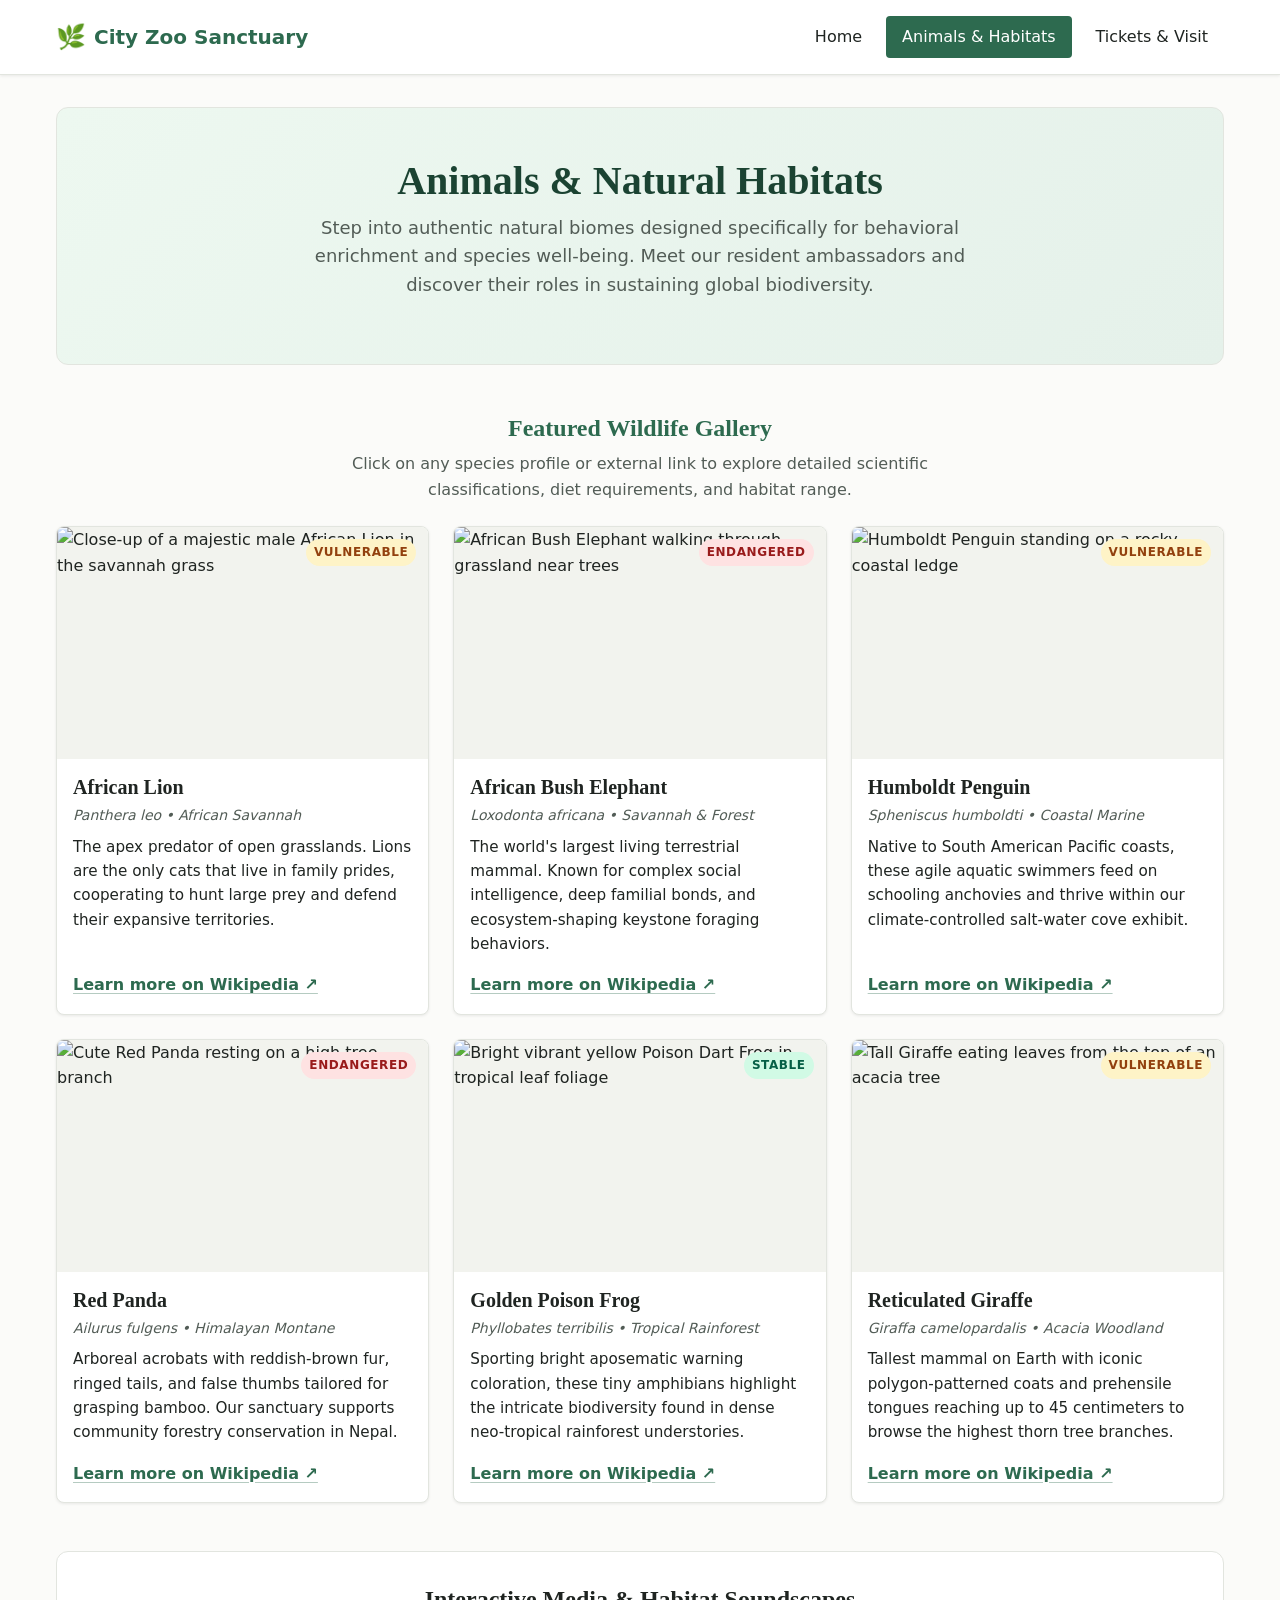
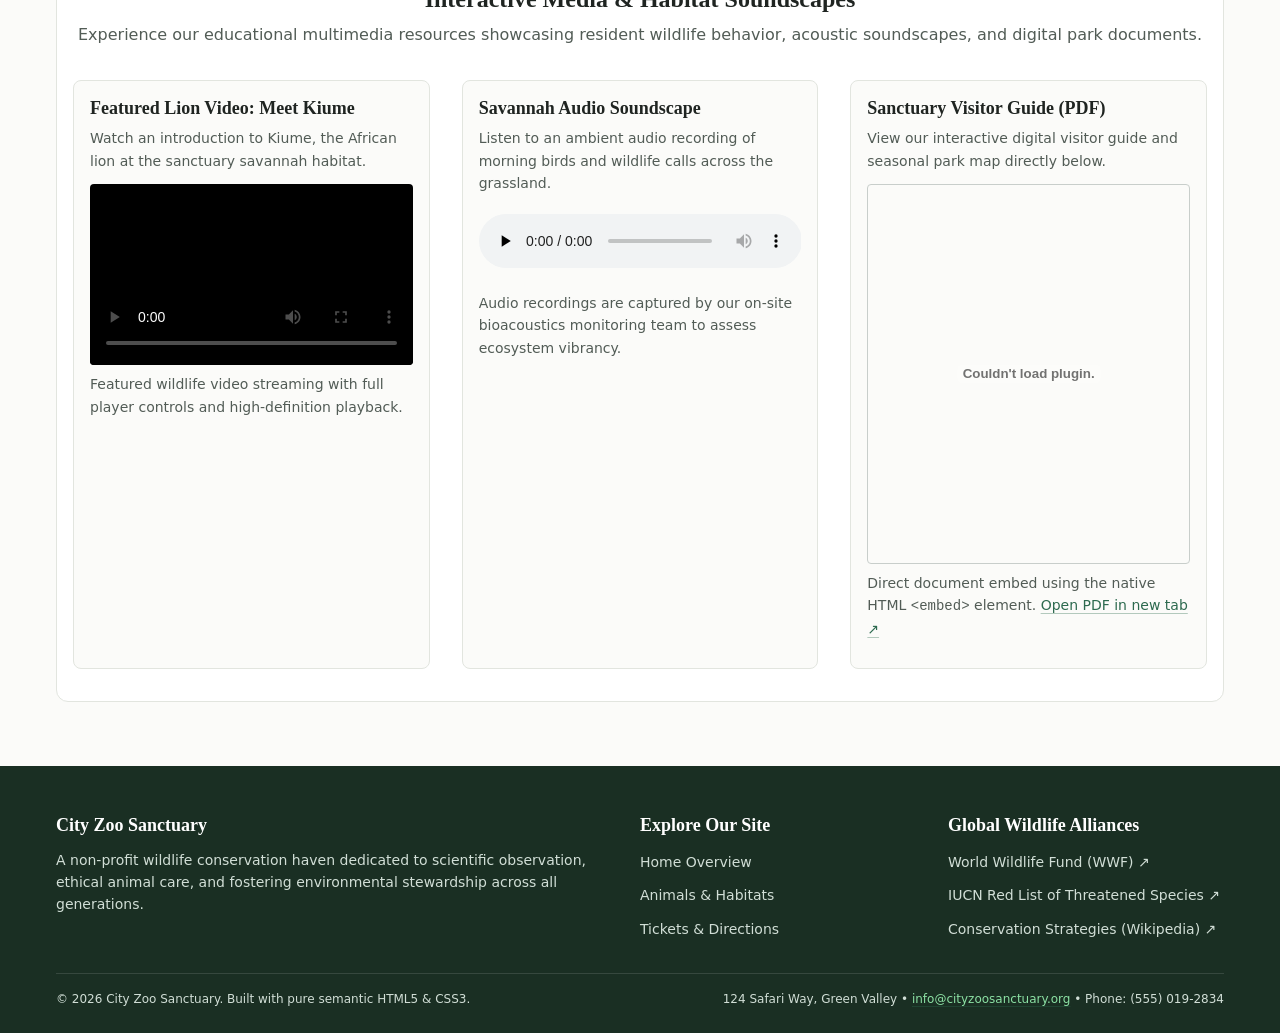
==== commit 0891e757: "Refactor code structure for improved readability and maintainability" ====
--- a/Project1/animals.html
+++ b/Project1/animals.html
@@ -207,14 +207,14 @@
             <h3>Featured Lion Video: Meet Kiume</h3>
             <p>Watch an introduction to Kiume, the African lion at the sanctuary savannah habitat.</p>
             <div class="video-container">
-              <iframe 
-                src="https://www.youtube.com/embed/IpiHv4l6MRs" 
-                title="Meet new African lion Kiume" 
-                allow="accelerometer; autoplay; clipboard-write; encrypted-media; gyroscope; picture-in-picture; web-share" 
-                referrerpolicy="strict-origin-when-cross-origin" 
-                loading="lazy"
-                allowfullscreen
-              ></iframe>
+              <video controls preload="metadata" poster="media/posters/lion-poster.jpg"
+                aria-label="Kiume the African Lion in his habitat">
+                <!-- Public domain wildlife video stream -->
+                <source src="media/Lion.mp4" type="video/mp4">
+                <p class="fallback-text">
+                  Your browser does not support the video element.
+                </p>
+              </video>
             </div>
             <p class="fallback-text">
               Featured wildlife video streaming with full player controls and high-definition playback.
@@ -228,7 +228,7 @@
             <div class="audio-container">
               <audio controls preload="none" aria-label="Savannah wildlife acoustic recording">
                 <!-- Public domain nature audio stream -->
-                <source src="https://www.w3schools.com/html/horse.mp3" type="audio/mpeg">
+                <source src="media/Birds.wav" type="audio/wav">
                 <p class="fallback-text">
                   Your browser does not support the audio element.
                 </p>
@@ -244,14 +244,13 @@
             <h3>Sanctuary Visitor Guide (PDF)</h3>
             <p>View our interactive digital visitor guide and seasonal park map directly below.</p>
             <div class="embed-pdf-container">
-              <!-- Valid PDF embed with fallbacks -->
-              <embed src="https://www.w3.org/WAI/ER/tests/xhtml/testfiles/resources/pdf/dummy.pdf"
-                type="application/pdf" title="Zoo Sanctuary Visitor Guide and Botanical Map (PDF)">
+              <!-- Local PDF embed with fallbacks -->
+              <embed src="media/documents/visitor-guide.pdf" type="application/pdf"
+                title="Zoo Sanctuary Visitor Guide and Botanical Map (PDF)">
             </div>
             <p class="fallback-text">
               Direct document embed using the native HTML <code>&lt;embed&gt;</code> element.
-              <a href="https://www.w3.org/WAI/ER/tests/xhtml/testfiles/resources/pdf/dummy.pdf" target="_blank"
-                rel="noopener noreferrer">
+              <a href="media/documents/visitor-guide.pdf" target="_blank" rel="noopener noreferrer">
                 Open PDF in new tab &nearr;
               </a>
             </p>
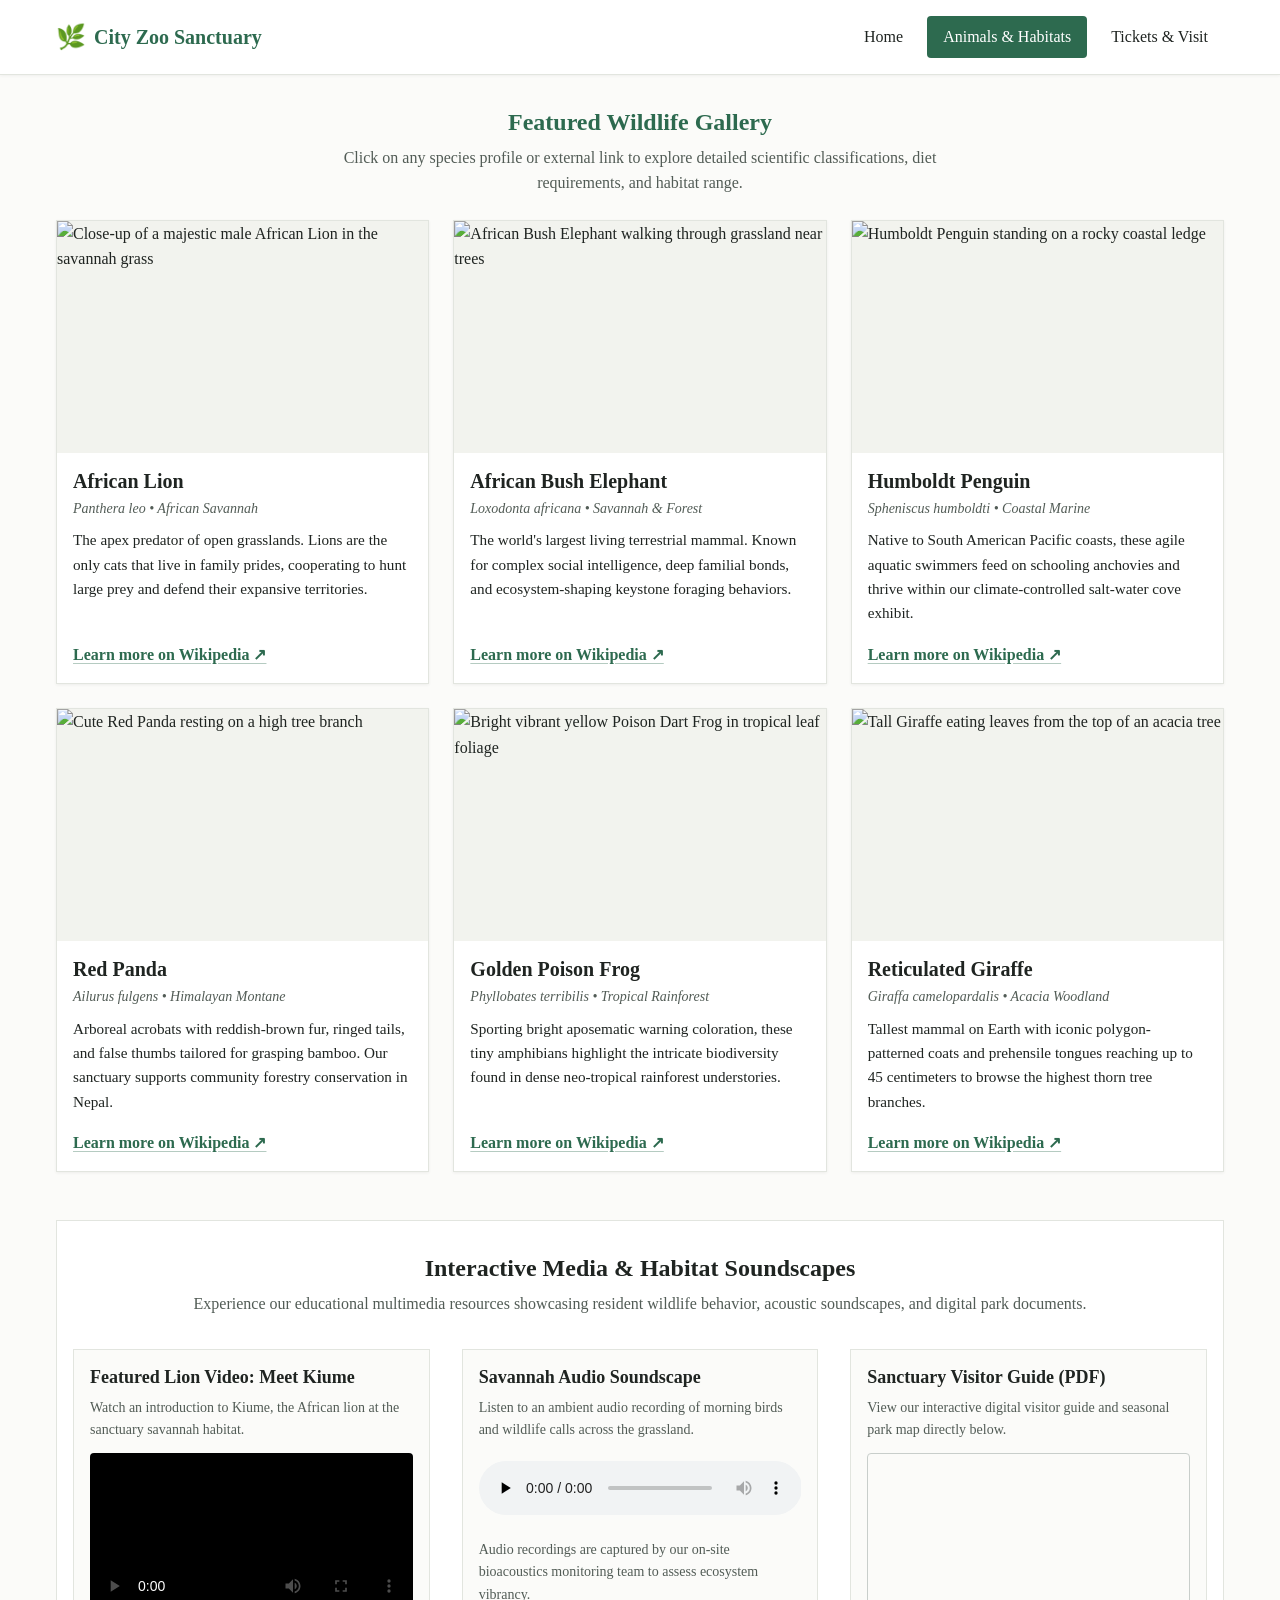
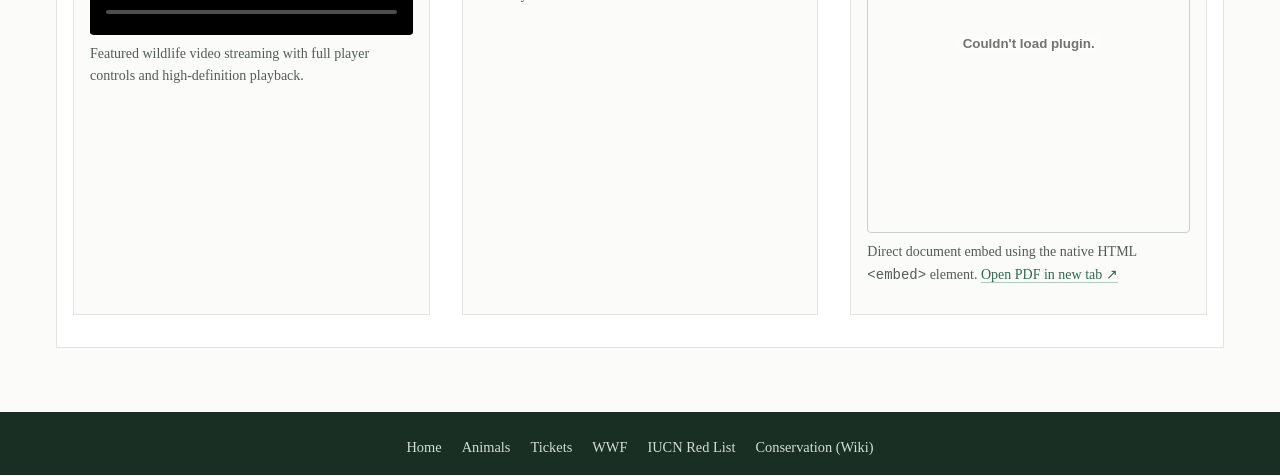
==== commit 971850e9: "feat: add initial project pages, stylesheets, documentation, and animal gallery" ====
--- a/Project1/animals.html
+++ b/Project1/animals.html
@@ -16,42 +16,32 @@
 
 <body>
 
-  <!-- Site Header Landmark with Flexbox Navigation -->
+  <!-- Site Header -->
   <header class="site-header">
     <div class="container navbar-container">
-      <a href="index.html" class="brand-link" aria-label="City Zoo Sanctuary Home">
-        <span class="brand-logo-icon" aria-hidden="true">🌿</span>
+      <a href="index.html" class="brand-link">
+        <span class="brand-logo-icon">🌿</span>
         <span>City Zoo Sanctuary</span>
       </a>
 
-      <!-- Primary Site Navigation (Internal Links) -->
-      <nav class="site-nav" aria-label="Main Website Navigation">
+      <!-- Primary Site Navigation -->
+      <nav class="site-nav">
         <ul class="nav-menu">
           <li class="nav-item"><a href="index.html" class="nav-link">Home</a></li>
-          <li class="nav-item"><a href="animals.html" class="nav-link active" aria-current="page">Animals &amp;
-              Habitats</a></li>
+          <li class="nav-item"><a href="animals.html" class="nav-link active">Animals &amp; Habitats</a></li>
           <li class="nav-item"><a href="tickets.html" class="nav-link">Tickets &amp; Visit</a></li>
         </ul>
       </nav>
     </div>
   </header>
 
-  <!-- Main Landmark -->
+  <!-- Main Content -->
   <main class="site-main">
     <div class="container">
 
-      <!-- Hero Intro Header -->
-      <section class="page-hero" aria-labelledby="animals-page-title">
-        <h1 id="animals-page-title">Animals &amp; Natural Habitats</h1>
-        <p>
-          Step into authentic natural biomes designed specifically for behavioral enrichment and species well-being.
-          Meet our resident ambassadors and discover their roles in sustaining global biodiversity.
-        </p>
-      </section>
-
       <!-- Section: Animal Cards Grid Gallery -->
-      <section aria-labelledby="gallery-title">
-        <h2 id="gallery-title" class="gallery-title">Featured Wildlife Gallery</h2>
+      <section>
+        <h2 class="gallery-title">Featured Wildlife Gallery</h2>
         <p class="gallery-subtitle">
           Click on any species profile or external link to explore detailed scientific classifications, diet
           requirements, and habitat range.
@@ -65,7 +55,6 @@
             <div class="animal-img-wrapper">
               <img src="https://images.unsplash.com/photo-1546182990-dffeafbe841d?auto=format&fit=crop&w=600&q=80"
                 alt="Close-up of a majestic male African Lion in the savannah grass" loading="lazy">
-              <span class="species-status-tag status-vulnerable">Vulnerable</span>
             </div>
             <div class="animal-card-body">
               <h3>African Lion</h3>
@@ -86,7 +75,6 @@
             <div class="animal-img-wrapper">
               <img src="https://images.unsplash.com/photo-1557050543-4d5f4e07ef46?auto=format&fit=crop&w=600&q=80"
                 alt="African Bush Elephant walking through grassland near trees" loading="lazy">
-              <span class="species-status-tag status-endangered">Endangered</span>
             </div>
             <div class="animal-card-body">
               <h3>African Bush Elephant</h3>
@@ -107,7 +95,6 @@
             <div class="animal-img-wrapper">
               <img src="https://images.unsplash.com/photo-1598439210625-5067c578f3f6?auto=format&fit=crop&w=600&q=80"
                 alt="Humboldt Penguin standing on a rocky coastal ledge" loading="lazy">
-              <span class="species-status-tag status-vulnerable">Vulnerable</span>
             </div>
             <div class="animal-card-body">
               <h3>Humboldt Penguin</h3>
@@ -129,7 +116,6 @@
               <img
                 src="https://encrypted-tbn0.gstatic.com/images?q=tbn:ANd9GcSsfBjp_primE_StF1rveiaaJUV9X8s2pDx1ySwRLDvLA&s=10"
                 alt="Cute Red Panda resting on a high tree branch" loading="lazy">
-              <span class="species-status-tag status-endangered">Endangered</span>
             </div>
             <div class="animal-card-body">
               <h3>Red Panda</h3>
@@ -151,7 +137,6 @@
               <img
                 src="https://encrypted-tbn0.gstatic.com/images?q=tbn:ANd9GcTslmOXozpPmkqXB3RpTWoa6F7SumCES8ZoN06NPj4fHFtPDId2q18g1RjD1WcEB0gqdtHkmMSLVuBnJk5GrkTJ38eOeF2WvsfysBid0cXEKg&s=10"
                 alt="Bright vibrant yellow Poison Dart Frog in tropical leaf foliage" loading="lazy">
-              <span class="species-status-tag status-least-concern">Stable</span>
             </div>
             <div class="animal-card-body">
               <h3>Golden Poison Frog</h3>
@@ -173,7 +158,6 @@
               <img
                 src="https://encrypted-tbn0.gstatic.com/images?q=tbn:ANd9GcTLgXsKxTg9O4ISJPwJF3SVQyArzKAaog6WTlYo1Cy0dA&s=10"
                 alt="Tall Giraffe eating leaves from the top of an acacia tree" loading="lazy">
-              <span class="species-status-tag status-vulnerable">Vulnerable</span>
             </div>
             <div class="animal-card-body">
               <h3>Reticulated Giraffe</h3>
@@ -193,8 +177,8 @@
       </section>
 
       <!-- Media Section: Video, Audio and PDF Embed -->
-      <section class="media-section" aria-labelledby="multimedia-title">
-        <h2 id="multimedia-title">Interactive Media &amp; Habitat Soundscapes</h2>
+      <section class="media-section">
+        <h2>Interactive Media &amp; Habitat Soundscapes</h2>
         <p class="media-subtitle">
           Experience our educational multimedia resources showcasing resident wildlife behavior, acoustic soundscapes,
           and digital park documents.
@@ -207,8 +191,7 @@
             <h3>Featured Lion Video: Meet Kiume</h3>
             <p>Watch an introduction to Kiume, the African lion at the sanctuary savannah habitat.</p>
             <div class="video-container">
-              <video controls preload="metadata" poster="media/posters/lion-poster.jpg"
-                aria-label="Kiume the African Lion in his habitat">
+              <video controls preload="metadata" poster="media/posters/lion-poster.jpg">
                 <!-- Public domain wildlife video stream -->
                 <source src="media/Lion.mp4" type="video/mp4">
                 <p class="fallback-text">
@@ -226,7 +209,7 @@
             <h3>Savannah Audio Soundscape</h3>
             <p>Listen to an ambient audio recording of morning birds and wildlife calls across the grassland.</p>
             <div class="audio-container">
-              <audio controls preload="none" aria-label="Savannah wildlife acoustic recording">
+              <audio controls preload="none">
                 <!-- Public domain nature audio stream -->
                 <source src="media/Birds.wav" type="audio/wav">
                 <p class="fallback-text">
@@ -262,58 +245,17 @@
     </div>
   </main>
 
-  <!-- Footer Landmark with External Authoritative Links -->
+  <!-- Footer -->
   <footer class="site-footer">
     <div class="container footer-container">
-      <div class="footer-grid">
-
-        <div class="footer-col">
-          <h4>City Zoo Sanctuary</h4>
-          <p>
-            A non-profit wildlife conservation haven dedicated to scientific observation, ethical animal care,
-            and fostering environmental stewardship across all generations.
-          </p>
-        </div>
-
-        <div class="footer-col">
-          <h4>Explore Our Site</h4>
-          <ul class="footer-links-list">
-            <li><a href="index.html">Home Overview</a></li>
-            <li><a href="animals.html">Animals &amp; Habitats</a></li>
-            <li><a href="tickets.html">Tickets &amp; Directions</a></li>
-          </ul>
-        </div>
-
-        <div class="footer-col">
-          <h4>Global Wildlife Alliances</h4>
-          <ul class="footer-links-list">
-            <li>
-              <a href="https://www.worldwildlife.org" target="_blank" rel="noopener noreferrer">
-                World Wildlife Fund (WWF) &nearr;
-              </a>
-            </li>
-            <li>
-              <a href="https://www.iucnredlist.org" target="_blank" rel="noopener noreferrer">
-                IUCN Red List of Threatened Species &nearr;
-              </a>
-            </li>
-            <li>
-              <a href="https://en.wikipedia.org/wiki/Wildlife_conservation" target="_blank" rel="noopener noreferrer">
-                Conservation Strategies (Wikipedia) &nearr;
-              </a>
-            </li>
-          </ul>
-        </div>
-
-      </div>
-
-      <div class="footer-bottom">
-        <p>&copy; 2026 City Zoo Sanctuary. Built with pure semantic HTML5 &amp; CSS3.</p>
-        <address>
-          124 Safari Way, Green Valley &bull;
-          <a href="mailto:info@cityzoosanctuary.org">info@cityzoosanctuary.org</a> &bull;
-          Phone: (555) 019-2834
-        </address>
+      <div class="footer-links">
+        <a href="index.html">Home</a>
+        <a href="animals.html">Animals</a>
+        <a href="tickets.html">Tickets</a>
+        <a href="https://www.worldwildlife.org" target="_blank" rel="noopener noreferrer">WWF</a>
+        <a href="https://www.iucnredlist.org" target="_blank" rel="noopener noreferrer">IUCN Red List</a>
+        <a href="https://en.wikipedia.org/wiki/Wildlife_conservation" target="_blank"
+          rel="noopener noreferrer">Conservation (Wiki)</a>
       </div>
     </div>
   </footer>
--- a/Project1/css/style.css
+++ b/Project1/css/style.css
@@ -1,9 +1,6 @@
 @import url('variables.css');
 
-/* ==========================================================================
-   CSS Reset & Base Global Settings
-   ========================================================================== */
-*, *::before, *::after {
+* {
   box-sizing: border-box;
   margin: 0;
   padding: 0;
@@ -15,67 +12,70 @@
 }
 
 body {
-  font-family: var(--font-family-base, system-ui, -apple-system, sans-serif);
-  font-size: var(--font-size-md, 1rem);
-  line-height: var(--line-height-base, 1.6);
-  color: var(--color-text-main, #1f2421);
-  background-color: var(--color-bg-main, #fbfbf9);
+  font-family: david;
+  font-size: 1rem;
+  line-height: 1.6;
+  color: var(--color-text-main);
+  background-color: var(--color-bg-main);
   display: flex;
   flex-direction: column;
   min-height: 100vh;
   overflow-x: hidden;
 }
 
-img, video, iframe, embed {
+img,
+video,
+iframe,
+embed {
   max-width: 100%;
   display: block;
 }
 
 a {
-  color: var(--color-primary, #2d6a4f);
+  color: var(--color-primary);
   text-decoration: underline;
   text-decoration-color: rgba(45, 106, 79, 0.35);
   text-underline-offset: 3px;
-  transition: color var(--transition-fast, 0.15s ease-in-out),
-              text-decoration-color var(--transition-fast, 0.15s ease-in-out);
-}
-
-a:hover, a:focus-visible {
-  color: var(--color-primary-hover, #1b4332);
-  text-decoration-color: var(--color-primary-hover, #1b4332);
-}
-
-h1, h2, h3, h4 {
-  font-family: var(--font-family-heading, Georgia, serif);
-  line-height: var(--line-height-tight, 1.25);
-  color: var(--color-text-main, #1f2421);
-}
-
-/* ==========================================================================
-   Global Layout Containers
-   ========================================================================== */
+  transition: color 0.15s ease-in-out,
+    text-decoration-color 0.15s ease-in-out;
+}
+
+a:hover,
+a:focus-visible {
+  color: var(--color-primary-hover);
+  text-decoration-color: var(--color-primary-hover);
+}
+
+h1,
+h2,
+h3,
+h4 {
+  font-family: Georgia;
+  line-height: 1.25;
+  color: var(--color-text-main);
+}
+
+/* Layout Containers */
 .container {
   width: 100%;
-  max-width: var(--container-max-width, 1200px);
+  max-width: 1200px;
   margin-left: auto;
   margin-right: auto;
-  padding-left: var(--space-md, 1rem);
-  padding-right: var(--space-md, 1rem);
+  padding-left: 1rem;
+  padding-right: 1rem;
 }
 
 .site-main {
   flex: 1 0 auto;
-  padding-top: var(--space-xl, 2rem);
-  padding-bottom: var(--space-3xl, 4rem);
-}
-
-/* ==========================================================================
-   Header & Navigation (Flexbox)
-   ========================================================================== */
+  padding-top: 2rem;
+  padding-bottom: 4rem;
+}
+
+/* Header & Navigation */
 .site-header {
-  background-color: var(--color-bg-surface, #ffffff);
-  border-bottom: 1px solid var(--color-border-subtle, #e2e5df);
-  box-shadow: var(--shadow-sm, 0 1px 3px rgba(0, 0, 0, 0.05));
+  background-color: var(--color-bg-surface);
+  border-bottom: 1px solid #e2e5df;
+  box-shadow: 0 1px 3px rgba(0, 0, 0, 0.05);
   position: sticky;
   top: 0;
   z-index: 100;
@@ -85,19 +85,19 @@
   display: flex;
   flex-direction: column;
   align-items: center;
-  padding-top: var(--space-sm, 0.75rem);
-  padding-bottom: var(--space-sm, 0.75rem);
-  gap: var(--space-sm, 0.75rem);
+  padding-top: 0.75rem;
+  padding-bottom: 0.75rem;
+  gap: 0.75rem;
 }
 
 .brand-link {
   display: flex;
   align-items: center;
-  gap: var(--space-xs, 0.5rem);
+  gap: 0.5rem;
   text-decoration: none;
-  font-size: var(--font-size-xl, 1.25rem);
-  font-weight: var(--font-weight-bold, 700);
-  color: var(--color-primary, #2d6a4f);
+  font-size: 1.25rem;
+  font-weight: 700;
+  color: var(--color-primary);
 }
 
 .brand-logo-icon {
@@ -111,7 +111,7 @@
   flex-direction: column;
   align-items: center;
   width: 100%;
-  gap: var(--space-xs, 0.5rem);
+  gap: 0.5rem;
 }
 
 .nav-item {
@@ -123,216 +123,182 @@
   display: block;
   text-decoration: none;
   padding: 0.5rem 1rem;
-  font-weight: var(--font-weight-medium, 500);
-  color: var(--color-text-main, #1f2421);
-  border-radius: var(--radius-sm, 4px);
-  transition: all var(--transition-fast, 0.15s ease-in-out);
-}
-
-.nav-link:hover, .nav-link:focus-visible {
-  background-color: var(--color-primary-light, #d8f3dc);
-  color: var(--color-primary-hover, #1b4332);
+  font-weight: 500;
+  color: var(--color-text-main);
+  border-radius: 4px;
+  transition: all 0.15s ease-in-out;
+}
+
+.nav-link:hover,
+.nav-link:focus-visible {
+  background-color: var(--color-primary-light);
+  color: var(--color-primary-hover);
 }
 
 .nav-link.active {
-  background-color: var(--color-primary, #2d6a4f);
-  color: var(--color-text-inverse, #ffffff);
-}
-
-/* ==========================================================================
-   Page Hero & Section Headers
-   ========================================================================== */
-.page-hero {
-  background: linear-gradient(135deg, var(--color-primary-surface, #edf8f0), #e5f1ea);
-  border: 1px solid var(--color-border-subtle, #e2e5df);
-  border-radius: var(--radius-lg, 12px);
-  padding: var(--space-xl, 2rem) var(--space-md, 1rem);
-  margin-bottom: var(--space-2xl, 3rem);
-  text-align: center;
-}
-
-.page-hero h1 {
-  font-size: var(--font-size-3xl, 2rem);
-  margin-bottom: var(--space-xs, 0.5rem);
-  color: var(--color-primary-hover, #1b4332);
-}
-
-.page-hero p {
-  font-size: var(--font-size-lg, 1.125rem);
-  color: var(--color-text-muted, #525c56);
-  max-width: 720px;
-  margin-left: auto;
-  margin-right: auto;
-  margin-bottom: var(--space-md, 1rem);
-}
-
-.hero-actions {
-  display: flex;
-  justify-content: center;
-  gap: var(--space-md, 1rem);
-  flex-wrap: wrap;
+  background-color: var(--color-primary);
+  color: var(--color-text-inverse);
 }
 
 .btn {
   display: inline-block;
   padding: 0.75rem 1.5rem;
-  font-size: var(--font-size-md, 1rem);
-  font-weight: var(--font-weight-semibold, 600);
+  font-size: 1rem;
+  font-weight: 600;
   text-decoration: none;
-  border-radius: var(--radius-pill, 9999px);
+  border-radius: 9999px;
   border: 2px solid transparent;
   cursor: pointer;
-  transition: transform var(--transition-fast, 0.15s ease-in-out),
-              box-shadow var(--transition-fast, 0.15s ease-in-out),
-              background-color var(--transition-base, 0.25s ease-in-out),
-              border-color var(--transition-base, 0.25s ease-in-out),
-              color var(--transition-base, 0.25s ease-in-out);
+  transition: transform 0.15s ease-in-out,
+    box-shadow 0.15s ease-in-out,
+    background-color 0.25s ease-in-out,
+    border-color 0.25s ease-in-out,
+    color 0.25s ease-in-out;
 }
 
 .btn:active {
   transform: translateY(0);
-  box-shadow: var(--shadow-sm, 0 1px 3px rgba(0, 0, 0, 0.08));
+  box-shadow: 0 1px 3px rgba(0, 0, 0, 0.08);
 }
 
 .btn-primary {
-  background-color: var(--color-primary, #2d6a4f);
-  color: var(--color-text-inverse, #ffffff);
-}
-
-.btn-primary:hover, .btn-primary:focus-visible {
-  background-color: var(--color-primary-hover, #1b4332);
-  color: var(--color-text-inverse, #ffffff);
+  background-color: var(--color-primary);
+  color: var(--color-text-inverse);
+}
+
+.btn-primary:hover,
+.btn-primary:focus-visible {
+  background-color: var(--color-primary-hover);
+  color: var(--color-text-inverse);
   transform: translateY(-2px);
-  box-shadow: var(--shadow-md, 0 4px 12px rgba(0, 0, 0, 0.15));
+  box-shadow: 0 4px 12px rgba(0, 0, 0, 0.15);
 }
 
 .btn-secondary {
   background-color: transparent;
-  border-color: var(--color-primary, #2d6a4f);
-  color: var(--color-primary, #2d6a4f);
-}
-
-.btn-secondary:hover, .btn-secondary:focus-visible {
-  background-color: var(--color-primary-light, #d8f3dc);
+  border-color: var(--color-primary);
+  color: var(--color-primary);
+}
+
+.btn-secondary:hover,
+.btn-secondary:focus-visible {
+  background-color: var(--color-primary-light);
   transform: translateY(-2px);
-  box-shadow: var(--shadow-sm, 0 2px 6px rgba(45, 106, 79, 0.12));
-}
-
-/* ==========================================================================
-   Home Page Layout (CSS Grid / Responsive Split)
-   ========================================================================== */
+  box-shadow: 0 2px 6px rgba(45, 106, 79, 0.12);
+}
+
+/* Home Page Layout */
 .home-layout-grid {
   display: grid;
   grid-template-columns: 1fr;
-  gap: var(--space-xl, 2rem);
+  gap: 2rem;
 }
 
 .home-main-column {
   display: flex;
   flex-direction: column;
-  gap: var(--space-xl, 2rem);
+  gap: 2rem;
 }
 
 .content-card {
-  background-color: var(--color-bg-surface, #ffffff);
-  border: 1px solid var(--color-border-subtle, #e2e5df);
-  border-radius: var(--radius-md, 8px);
-  padding: var(--space-lg, 1.5rem);
-  box-shadow: var(--shadow-sm, 0 1px 3px rgba(0, 0, 0, 0.05));
-  transition: transform var(--transition-base, 0.25s ease-in-out),
-              box-shadow var(--transition-base, 0.25s ease-in-out);
+  background-color: var(--color-bg-surface);
+  border: 1px solid #e2e5df;
+  padding: 1.5rem;
+  box-shadow: 0 1px 3px rgba(0, 0, 0, 0.05);
+  transition: transform 0.25s ease-in-out,
+    box-shadow 0.25s ease-in-out;
 }
 
 .content-card:hover {
   transform: translateY(-2px);
-  box-shadow: var(--shadow-md, 0 4px 12px rgba(0, 0, 0, 0.08));
-}
-
-.content-card h2, .content-card h3 {
-  margin-bottom: var(--space-sm, 0.75rem);
-  color: var(--color-primary, #2d6a4f);
+  box-shadow: 0 4px 12px rgba(0, 0, 0, 0.08);
+}
+
+.content-card h2,
+.content-card h3 {
+  margin-bottom: 0.75rem;
+  color: var(--color-primary);
 }
 
 /* Animal of the Month Article */
 .featured-article {
-  background-color: var(--color-bg-surface, #ffffff);
-  border-left: 5px solid var(--color-earth-accent, #b07d62);
+  background-color: var(--color-bg-surface);
 }
 
 .featured-article-content {
   display: flex;
   flex-direction: column;
-  gap: var(--space-md, 1rem);
+  gap: 1rem;
 }
 
 .featured-img-wrap img {
   width: 100%;
   height: 240px;
   object-fit: cover;
-  border-radius: var(--radius-sm, 4px);
+  border-radius: 4px;
 }
 
 /* Sidebar Aside */
 .sidebar-aside {
   display: flex;
   flex-direction: column;
-  gap: var(--space-lg, 1.5rem);
+  gap: 1.5rem;
 }
 
 .sidebar-box {
-  background-color: var(--color-bg-surface, #ffffff);
-  border: 1px solid var(--color-border-subtle, #e2e5df);
-  border-radius: var(--radius-md, 8px);
-  padding: var(--space-lg, 1.5rem);
-  box-shadow: var(--shadow-sm, 0 1px 3px rgba(0, 0, 0, 0.05));
+  background-color: var(--color-bg-surface);
+  border: 1px solid #e2e5df;
+  padding: 1.5rem;
+  box-shadow: 0 1px 3px rgba(0, 0, 0, 0.05);
 }
 
 .sidebar-box h3 {
-  border-bottom: 2px solid var(--color-primary-light, #d8f3dc);
-  padding-bottom: var(--space-xs, 0.5rem);
-  margin-bottom: var(--space-sm, 0.75rem);
+  border-bottom: 2px solid var(--color-primary-light);
+  padding-bottom: 0.5rem;
+  margin-bottom: 0.75rem;
 }
 
 /* Quick Facts & Operating Hours Lists */
-.facts-list, .hours-list, .instruction-steps {
-  padding-left: var(--space-lg, 1.5rem);
-  margin-top: var(--space-xs, 0.5rem);
-}
-
-.facts-list li, .hours-list li, .instruction-steps li {
-  margin-bottom: var(--space-xs, 0.5rem);
+.facts-list,
+.hours-list,
+.instruction-steps {
+  padding-left: 1.5rem;
+  margin-top: 0.5rem;
+}
+
+.facts-list li,
+.hours-list li,
+.instruction-steps li {
+  margin-bottom: 0.5rem;
 }
 
 .hours-highlight {
-  font-weight: var(--font-weight-bold, 700);
-  color: var(--color-primary, #2d6a4f);
-}
-
-/* ==========================================================================
-   Animals Gallery (CSS Grid)
-   ========================================================================== */
+  font-weight: 700;
+  color: var(--color-primary);
+}
+
+/* Animals Gallery */
 .gallery-grid {
   display: grid;
   grid-template-columns: repeat(auto-fit, minmax(280px, 1fr));
-  gap: var(--space-lg, 1.5rem);
-  margin-top: var(--space-lg, 1.5rem);
-  margin-bottom: var(--space-2xl, 3rem);
+  gap: 1.5rem;
+  margin-top: 1.5rem;
+  margin-bottom: 3rem;
 }
 
 .animal-card {
   display: flex;
   flex-direction: column;
-  background-color: var(--color-bg-surface, #ffffff);
-  border: 1px solid var(--color-border-subtle, #e2e5df);
-  border-radius: var(--radius-md, 8px);
+  background-color: var(--color-bg-surface);
+  border: 1px solid #e2e5df;
   overflow: hidden;
-  box-shadow: var(--shadow-sm, 0 1px 3px rgba(0, 0, 0, 0.06));
-  transition: transform var(--transition-base, 0.25s ease-in-out), box-shadow var(--transition-base, 0.25s ease-in-out);
+  box-shadow: 0 1px 3px rgba(0, 0, 0, 0.06);
+  transition: transform 0.25s ease-in-out, box-shadow 0.25s ease-in-out;
 }
 
 .animal-card:hover {
   transform: translateY(-4px);
-  box-shadow: var(--shadow-md, 0 4px 12px rgba(0, 0, 0, 0.12));
+  box-shadow: 0 4px 12px rgba(0, 0, 0, 0.12);
 }
 
 .animal-img-wrapper {
@@ -340,7 +306,7 @@
   width: 100%;
   aspect-ratio: 16 / 10;
   overflow: hidden;
-  background-color: var(--color-bg-muted, #f2f3ee);
+  background-color: var(--color-bg-muted);
 }
 
 .animal-img-wrapper img {
@@ -358,10 +324,10 @@
   position: absolute;
   top: 0.75rem;
   right: 0.75rem;
-  font-size: var(--font-size-xs, 0.75rem);
-  font-weight: var(--font-weight-bold, 700);
+  font-size: 0.75rem;
+  font-weight: 700;
   padding: 0.25rem 0.5rem;
-  border-radius: var(--radius-pill, 9999px);
+  border-radius: 9999px;
   text-transform: uppercase;
   letter-spacing: 0.05em;
 }
@@ -382,87 +348,83 @@
 }
 
 .animal-card-body {
-  padding: var(--space-md, 1rem);
+  padding: 1rem;
   display: flex;
   flex-direction: column;
   flex-grow: 1;
 }
 
 .animal-card-body h3 {
-  font-size: var(--font-size-xl, 1.25rem);
-  margin-bottom: var(--space-2xs, 0.25rem);
+  font-size: 1.25rem;
+  margin-bottom: 0.25rem;
 }
 
 .scientific-name {
   font-style: italic;
-  font-size: var(--font-size-sm, 0.875rem);
-  color: var(--color-text-muted, #525c56);
-  margin-bottom: var(--space-xs, 0.5rem);
+  font-size: 0.875rem;
+  color: var(--color-text-muted);
+  margin-bottom: 0.5rem;
 }
 
 .animal-desc {
   font-size: 0.95rem;
-  margin-bottom: var(--space-md, 1rem);
+  margin-bottom: 1rem;
   flex-grow: 1;
 }
 
 .learn-more-link {
-  font-weight: var(--font-weight-semibold, 600);
+  font-weight: 600;
   display: inline-flex;
   align-items: center;
   gap: 0.25rem;
 }
 
-/* ==========================================================================
-   Media Section (Video, Audio & PDF Embed)
-   ========================================================================== */
+/* Media Section */
 .media-section {
-  background-color: var(--color-bg-surface, #ffffff);
-  border: 1px solid var(--color-border-subtle, #e2e5df);
-  border-radius: var(--radius-lg, 12px);
-  padding: var(--space-xl, 2rem) var(--space-md, 1rem);
-  margin-top: var(--space-2xl, 3rem);
+  background-color: var(--color-bg-surface);
+  border: 1px solid #e2e5df;
+  padding: 2rem 1rem;
+  margin-top: 3rem;
 }
 
 .media-section h2 {
   text-align: center;
-  margin-bottom: var(--space-xs, 0.5rem);
+  margin-bottom: 0.5rem;
 }
 
 .media-subtitle {
   text-align: center;
-  color: var(--color-text-muted, #525c56);
-  margin-bottom: var(--space-xl, 2rem);
+  color: var(--color-text-muted);
+  margin-bottom: 2rem;
 }
 
 .media-grid {
   display: grid;
   grid-template-columns: 1fr;
-  gap: var(--space-xl, 2rem);
+  gap: 2rem;
 }
 
 .media-item {
-  background-color: var(--color-bg-main, #fbfbf9);
-  border: 1px solid var(--color-border-subtle, #e2e5df);
-  border-radius: var(--radius-md, 8px);
-  padding: var(--space-md, 1rem);
+  background-color: var(--color-bg-main);
+  border: 1px solid #e2e5df;
+  padding: 1rem;
 }
 
 .media-item h3 {
-  margin-bottom: var(--space-xs, 0.5rem);
-  font-size: var(--font-size-lg, 1.125rem);
+  margin-bottom: 0.5rem;
+  font-size: 1.125rem;
 }
 
 .media-item p {
-  font-size: var(--font-size-sm, 0.875rem);
-  color: var(--color-text-muted, #525c56);
-  margin-bottom: var(--space-sm, 0.75rem);
+  font-size: 0.875rem;
+  color: var(--color-text-muted);
+  margin-bottom: 0.75rem;
 }
 
 .video-container {
   width: 100%;
   aspect-ratio: 16 / 9;
-  border-radius: var(--radius-sm, 4px);
+  border-radius: 4px;
   overflow: hidden;
   background-color: #000000;
 }
@@ -477,15 +439,15 @@
 
 .audio-container audio {
   width: 100%;
-  margin-top: var(--space-xs, 0.5rem);
+  margin-top: 0.5rem;
 }
 
 .embed-pdf-container {
   width: 100%;
   height: 380px;
-  border-radius: var(--radius-sm, 4px);
+  border-radius: 4px;
   overflow: hidden;
-  border: 1px solid var(--color-border-medium, #c8cecb);
+  border: 1px solid var(--color-border-medium);
 }
 
 .embed-pdf-container embed {
@@ -494,13 +456,13 @@
 }
 
 .fallback-text {
-  font-size: var(--font-size-xs, 0.75rem);
-  margin-top: var(--space-xs, 0.5rem);
-  color: var(--color-text-muted, #525c56);
+  font-size: 0.75rem;
+  margin-top: 0.5rem;
+  color: var(--color-text-muted);
 }
 
 .fallback-text-spaced {
-  margin-top: var(--space-md, 1rem);
+  margin-top: 1rem;
 }
 
 /* Reusable utility classes for typography & spacing */
@@ -510,65 +472,63 @@
 
 .gallery-title {
   text-align: center;
-  color: var(--color-primary, #2d6a4f);
+  color: var(--color-primary);
 }
 
 .gallery-subtitle {
   text-align: center;
-  color: var(--color-text-muted, #525c56);
+  color: var(--color-text-muted);
   max-width: 650px;
-  margin: var(--space-xs, 0.5rem) auto var(--space-lg, 1.5rem) auto;
+  margin: 0.5rem auto 1.5rem auto;
 }
 
 .article-heading-spaced {
-  margin-top: var(--space-xs, 0.5rem);
+  margin-top: 0.5rem;
 }
 
 .text-subtle {
   font-size: 0.9rem;
-  color: var(--color-text-muted, #525c56);
+  color: var(--color-text-muted);
 }
 
 .text-subtle-sm {
-  margin-top: var(--space-sm, 0.75rem);
+  margin-top: 0.75rem;
   font-size: 0.85rem;
 }
 
 .mt-2xs {
-  margin-top: var(--space-2xs, 0.25rem);
+  margin-top: 0.25rem;
 }
 
 .mt-xs {
-  margin-top: var(--space-xs, 0.5rem);
+  margin-top: 0.5rem;
 }
 
 .mt-sm {
-  margin-top: var(--space-sm, 0.75rem);
+  margin-top: 0.75rem;
 }
 
 .mt-md {
-  margin-top: var(--space-md, 1rem);
+  margin-top: 1rem;
 }
 
 .mt-lg {
-  margin-top: var(--space-lg, 1.5rem);
+  margin-top: 1.5rem;
 }
 
 .mb-xs {
-  margin-bottom: var(--space-xs, 0.5rem);
+  margin-bottom: 0.5rem;
 }
 
 .btn-form-submit {
   min-width: 220px;
 }
 
-/* ==========================================================================
-   Tickets & Booking Layout: Table, Form & Map
-   ========================================================================== */
+/* Tickets, Form & Map */
 .tickets-layout-grid {
   display: grid;
   grid-template-columns: 1fr;
-  gap: var(--space-2xl, 3rem);
+  gap: 3rem;
 }
 
 /* Pricing Table */
@@ -576,41 +536,42 @@
   width: 100%;
   overflow-x: auto;
   -webkit-overflow-scrolling: touch;
-  margin-top: var(--space-md, 1rem);
-  border: 1px solid var(--color-border-subtle, #e2e5df);
-  border-radius: var(--radius-md, 8px);
+  margin-top: 1rem;
+  border: 1px solid #e2e5df;
+  border-radius: 8px;
 }
 
 .pricing-table {
   width: 100%;
   border-collapse: collapse;
   text-align: left;
-  background-color: var(--color-bg-surface, #ffffff);
+  background-color: var(--color-bg-surface);
 }
 
 .pricing-table thead {
-  background-color: var(--color-primary-surface, #edf8f0);
-}
-
-.pricing-table th, .pricing-table td {
+  background-color: var(--color-primary-surface);
+}
+
+.pricing-table th,
+.pricing-table td {
   padding: 0.875rem 1rem;
-  border-bottom: 1px solid var(--color-border-subtle, #e2e5df);
+  border-bottom: 1px solid #e2e5df;
   font-size: 0.95rem;
 }
 
 .pricing-table th {
-  color: var(--color-primary-hover, #1b4332);
-  font-weight: var(--font-weight-semibold, 600);
+  color: var(--color-primary-hover);
+  font-weight: 600;
 }
 
 .pricing-table tbody tr:hover {
-  background-color: var(--color-bg-muted, #f2f3ee);
+  background-color: var(--color-bg-muted);
 }
 
 .pricing-table tfoot {
-  font-size: var(--font-size-xs, 0.75rem);
-  color: var(--color-text-muted, #525c56);
-  background-color: var(--color-bg-main, #fbfbf9);
+  font-size: 0.75rem;
+  color: var(--color-text-muted);
+  background-color: var(--color-bg-main);
 }
 
 .pricing-table tfoot td {
@@ -618,73 +579,76 @@
 }
 
 .price-tag {
-  font-weight: var(--font-weight-bold, 700);
-  color: var(--color-primary, #2d6a4f);
+  font-weight: 700;
+  color: var(--color-primary);
 }
 
 /* Reservation Form (Flexbox Controls) */
 .booking-form-card {
-  background-color: var(--color-bg-surface, #ffffff);
-  border: 1px solid var(--color-border-subtle, #e2e5df);
-  border-radius: var(--radius-lg, 12px);
-  padding: var(--space-xl, 2rem) var(--space-md, 1rem);
-  box-shadow: var(--shadow-sm, 0 1px 3px rgba(0, 0, 0, 0.05));
+  background-color: var(--color-bg-surface);
+  border: 1px solid #e2e5df;
+  padding: 2rem 1rem;
+  box-shadow: 0 1px 3px rgba(0, 0, 0, 0.05);
 }
 
 .booking-form-card h2 {
-  margin-bottom: var(--space-xs, 0.5rem);
-  color: var(--color-primary, #2d6a4f);
+  margin-bottom: 0.5rem;
+  color: var(--color-primary);
 }
 
 .booking-form-card p {
-  color: var(--color-text-muted, #525c56);
-  margin-bottom: var(--space-lg, 1.5rem);
+  color: var(--color-text-muted);
+  margin-bottom: 1.5rem;
 }
 
 .booking-form {
   display: flex;
   flex-direction: column;
-  gap: var(--space-md, 1rem);
+  gap: 1rem;
 }
 
 .form-group {
   display: flex;
   flex-direction: column;
-  gap: var(--space-2xs, 0.25rem);
+  gap: 0.25rem;
 }
 
 .form-row-2col {
   display: flex;
   flex-direction: column;
-  gap: var(--space-md, 1rem);
+  gap: 1rem;
 }
 
 .form-label {
-  font-size: var(--font-size-sm, 0.875rem);
-  font-weight: var(--font-weight-medium, 500);
-  color: var(--color-text-main, #1f2421);
+  font-size: 0.875rem;
+  font-weight: 500;
+  color: var(--color-text-main);
 }
 
 .required-asterisk {
   color: #c53030;
 }
 
-.form-input, .form-select, .form-textarea {
+.form-input,
+.form-select,
+.form-textarea {
   width: 100%;
   padding: 0.75rem 0.875rem;
   font-family: inherit;
-  font-size: var(--font-size-md, 1rem);
-  border: 1px solid var(--color-border-medium, #c8cecb);
-  border-radius: var(--radius-sm, 4px);
+  font-size: 1rem;
+  border: 1px solid var(--color-border-medium);
+  border-radius: 4px;
   background-color: #ffffff;
-  color: var(--color-text-main, #1f2421);
-  transition: border-color var(--transition-fast, 0.15s), box-shadow var(--transition-fast, 0.15s);
-}
-
-.form-input:focus, .form-select:focus, .form-textarea:focus {
+  color: var(--color-text-main);
+  transition: border-color 0.15s, box-shadow 0.15s;
+}
+
+.form-input:focus,
+.form-select:focus,
+.form-textarea:focus {
   outline: none;
-  border-color: var(--color-border-focus, #2d6a4f);
-  box-shadow: 0 0 0 3px var(--color-primary-light, #d8f3dc);
+  border-color: #2d6a4f;
+  box-shadow: 0 0 0 3px var(--color-primary-light);
 }
 
 .form-textarea {
@@ -693,35 +657,34 @@
 }
 
 .form-helper {
-  font-size: var(--font-size-xs, 0.75rem);
-  color: var(--color-text-muted, #525c56);
+  font-size: 0.75rem;
+  color: var(--color-text-muted);
 }
 
 /* Map Section (iframe) */
 .map-card {
-  background-color: var(--color-bg-surface, #ffffff);
-  border: 1px solid var(--color-border-subtle, #e2e5df);
-  border-radius: var(--radius-lg, 12px);
-  padding: var(--space-lg, 1.5rem);
-  box-shadow: var(--shadow-sm, 0 1px 3px rgba(0, 0, 0, 0.05));
+  background-color: var(--color-bg-surface);
+  border: 1px solid #e2e5df;
+  padding: 1.5rem;
+  box-shadow: 0 1px 3px rgba(0, 0, 0, 0.05);
 }
 
 .map-card h2 {
-  margin-bottom: var(--space-xs, 0.5rem);
-  color: var(--color-primary, #2d6a4f);
+  margin-bottom: 0.5rem;
+  color: var(--color-primary);
 }
 
 .map-card p {
-  color: var(--color-text-muted, #525c56);
-  margin-bottom: var(--space-md, 1rem);
+  color: var(--color-text-muted);
+  margin-bottom: 1rem;
 }
 
 .map-iframe-container {
   width: 100%;
   aspect-ratio: 16 / 9;
-  border-radius: var(--radius-md, 8px);
+  border-radius: 8px;
   overflow: hidden;
-  border: 1px solid var(--color-border-subtle, #e2e5df);
+  border: 1px solid #e2e5df;
 }
 
 .map-iframe-container iframe {
@@ -730,80 +693,43 @@
   border: 0;
 }
 
-/* ==========================================================================
-   Footer Landmark
-   ========================================================================= */
+/* Footer */
 .site-footer {
   background-color: #1a2f23;
   color: #d1ded6;
-  padding: var(--space-2xl, 3rem) 0 var(--space-lg, 1.5rem) 0;
+  padding: 1.5rem 0 1rem 0;
   margin-top: auto;
 }
 
 .footer-container {
   display: flex;
   flex-direction: column;
-  gap: var(--space-xl, 2rem);
-}
-
-.footer-grid {
-  display: grid;
-  grid-template-columns: 1fr;
-  gap: var(--space-xl, 2rem);
-}
-
-.footer-col h4 {
-  color: #ffffff;
-  font-size: var(--font-size-lg, 1.125rem);
-  margin-bottom: var(--space-sm, 0.75rem);
-}
-
-.footer-col p {
-  font-size: var(--font-size-sm, 0.875rem);
-  line-height: 1.6;
-}
-
-.footer-links-list {
-  list-style: none;
-  display: flex;
-  flex-direction: column;
-  gap: var(--space-xs, 0.5rem);
-}
-
-.footer-links-list a {
+  align-items: center;
+  text-align: center;
+  gap: 0.75rem;
+}
+
+.footer-links {
+  display: flex;
+  flex-wrap: wrap;
+  justify-content: center;
+  gap: 1.25rem;
+}
+
+.footer-links a {
   color: #d1ded6;
   text-decoration: none;
-  font-size: var(--font-size-sm, 0.875rem);
-  transition: color var(--transition-fast, 0.15s ease-in-out);
-}
-
-.footer-links-list a:hover, .footer-links-list a:focus-visible {
+  font-size: 0.9rem;
+  transition: color 0.15s ease-in-out;
+}
+
+.footer-links a:hover,
+.footer-links a:focus-visible {
   color: #8ce1a4;
   text-decoration: underline;
 }
 
-.footer-bottom {
-  border-top: 1px solid rgba(255, 255, 255, 0.12);
-  padding-top: var(--space-md, 1rem);
-  display: flex;
-  flex-direction: column;
-  align-items: center;
-  gap: var(--space-xs, 0.5rem);
-  font-size: var(--font-size-xs, 0.75rem);
-  text-align: center;
-}
-
-.footer-bottom address {
-  font-style: normal;
-}
-
-.footer-bottom a {
-  color: #8ce1a4;
-}
-
-/* ==========================================================================
-   Responsive Breakpoint: Desktop (> 768px)
-   ========================================================================== */
+/* Responsive Breakpoint: Desktop (> 768px) */
 @media (min-width: 769px) {
   .site-header {
     padding: 0;
@@ -812,32 +738,24 @@
   .navbar-container {
     flex-direction: row;
     justify-content: space-between;
-    padding-top: var(--space-md, 1rem);
-    padding-bottom: var(--space-md, 1rem);
+    padding-top: 1rem;
+    padding-bottom: 1rem;
   }
 
   .nav-menu {
     flex-direction: row;
     width: auto;
-    gap: var(--space-xs, 0.5rem);
+    gap: 0.5rem;
   }
 
   .nav-item {
     width: auto;
-  }
-
-  .page-hero {
-    padding: var(--space-2xl, 3rem) var(--space-xl, 2rem);
-  }
-
-  .page-hero h1 {
-    font-size: var(--font-size-4xl, 2.5rem);
   }
 
   /* Home Desktop Split: 2fr Main Content, 1fr Sidebar Aside */
   .home-layout-grid {
     grid-template-columns: 2fr 1fr;
-    gap: var(--space-2xl, 3rem);
+    gap: 3rem;
     align-items: start;
   }
 
@@ -867,15 +785,4 @@
   .form-row-2col .form-group {
     flex: 1;
   }
-
-  /* Footer 3 Columns */
-  .footer-grid {
-    grid-template-columns: 2fr 1fr 1fr;
-  }
-
-  .footer-bottom {
-    flex-direction: row;
-    justify-content: space-between;
-    text-align: left;
-  }
-}
+}
